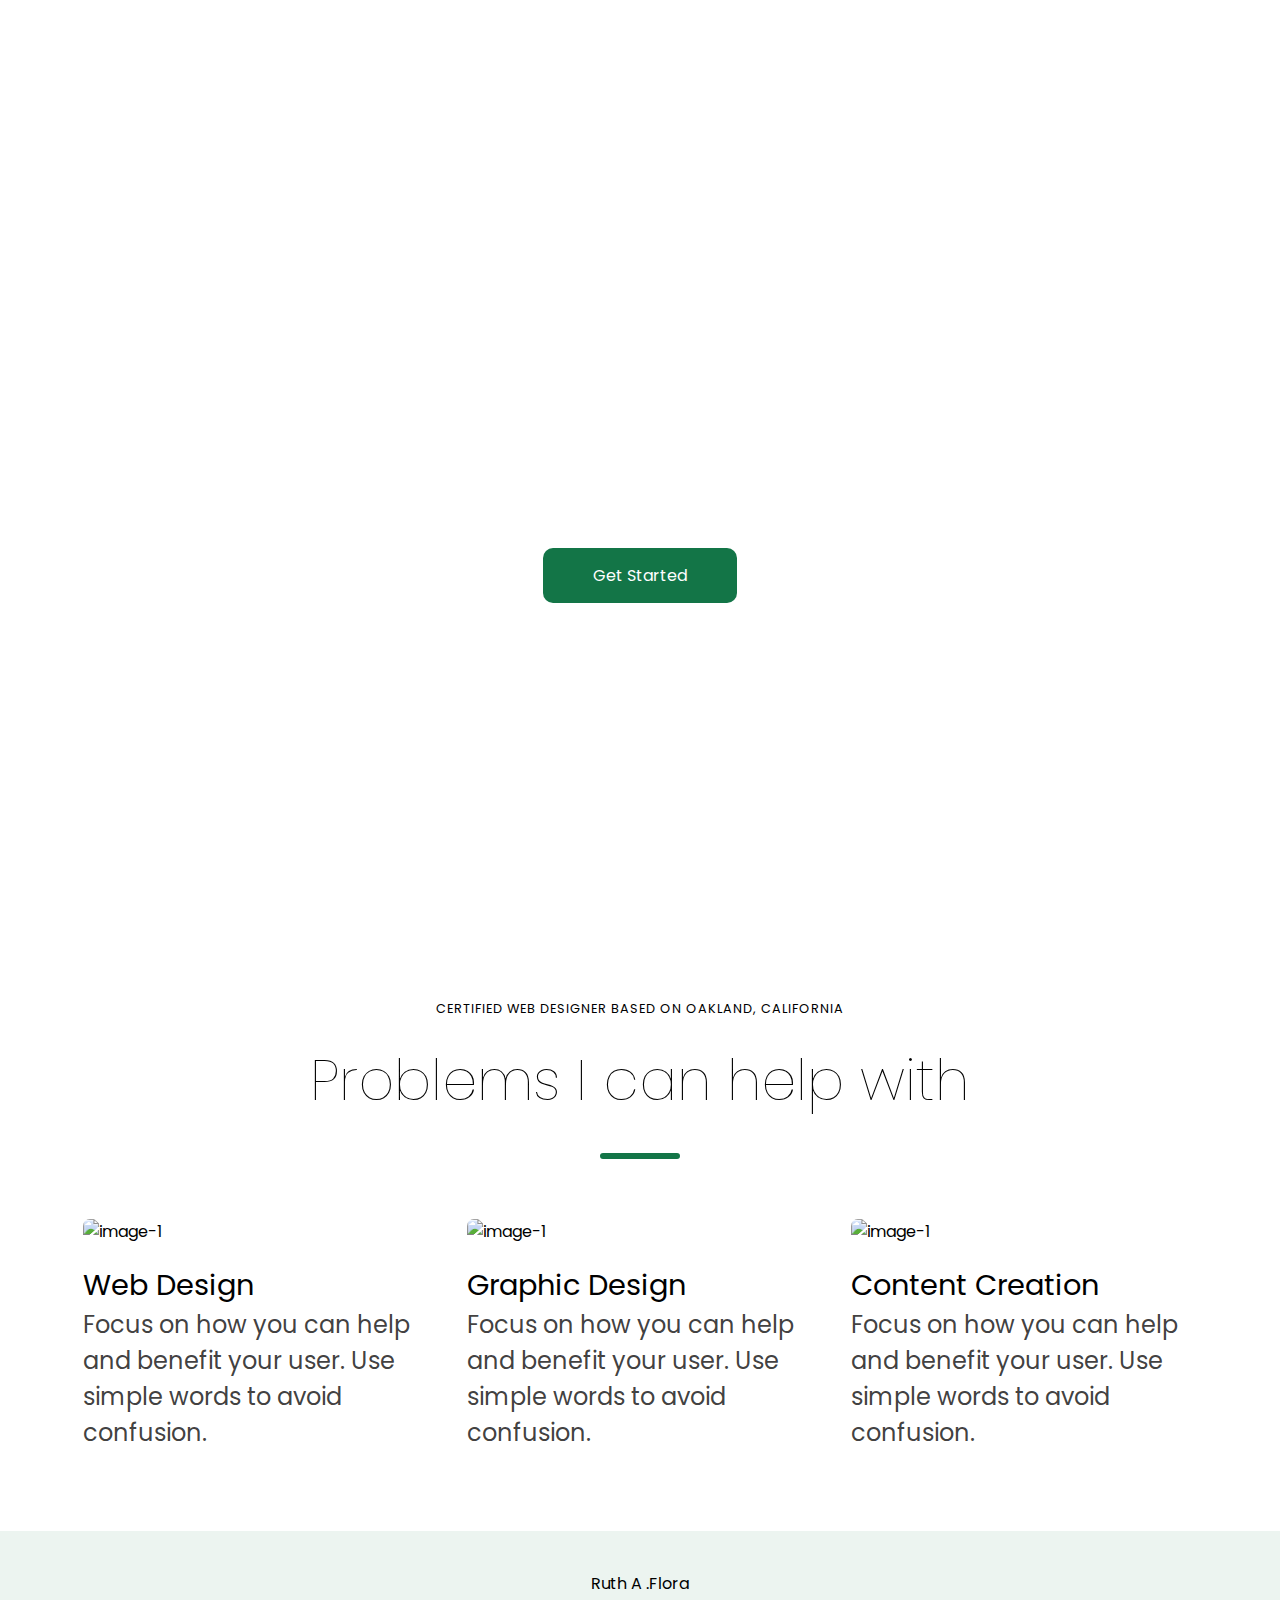
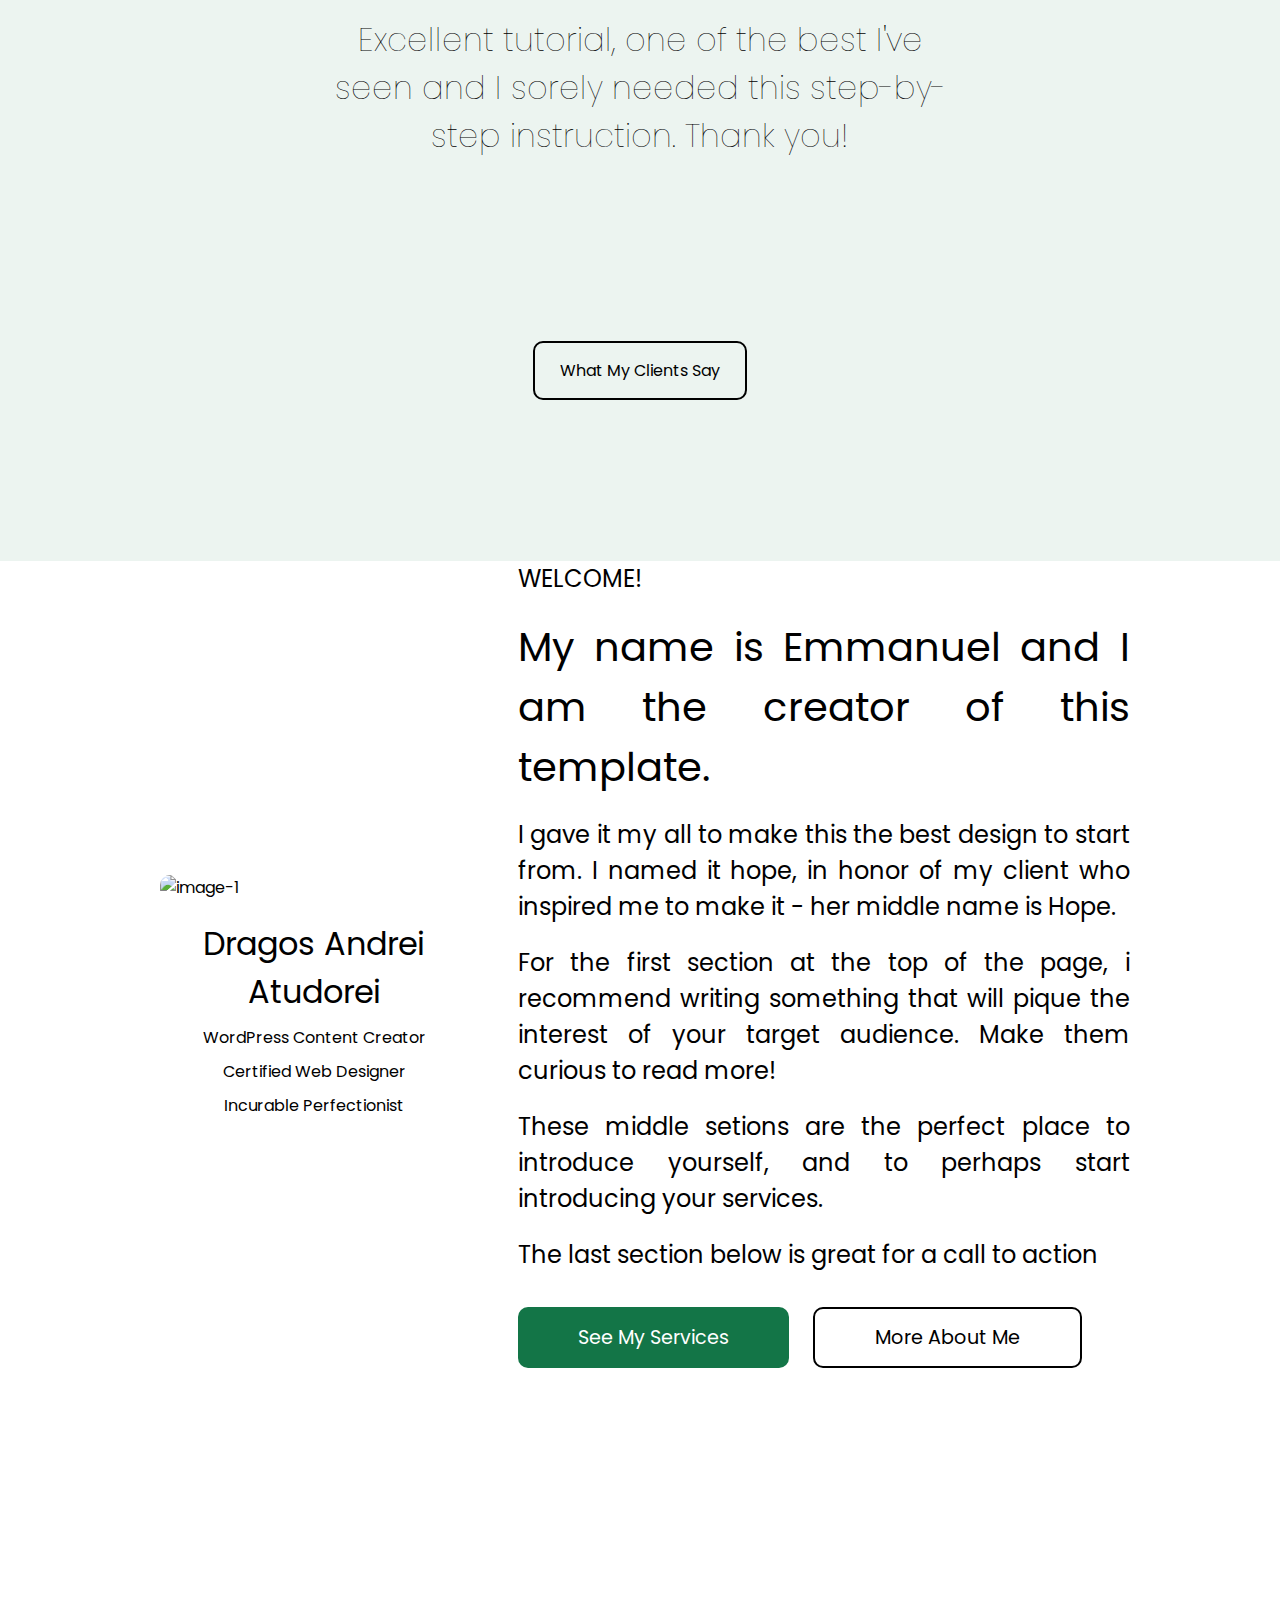
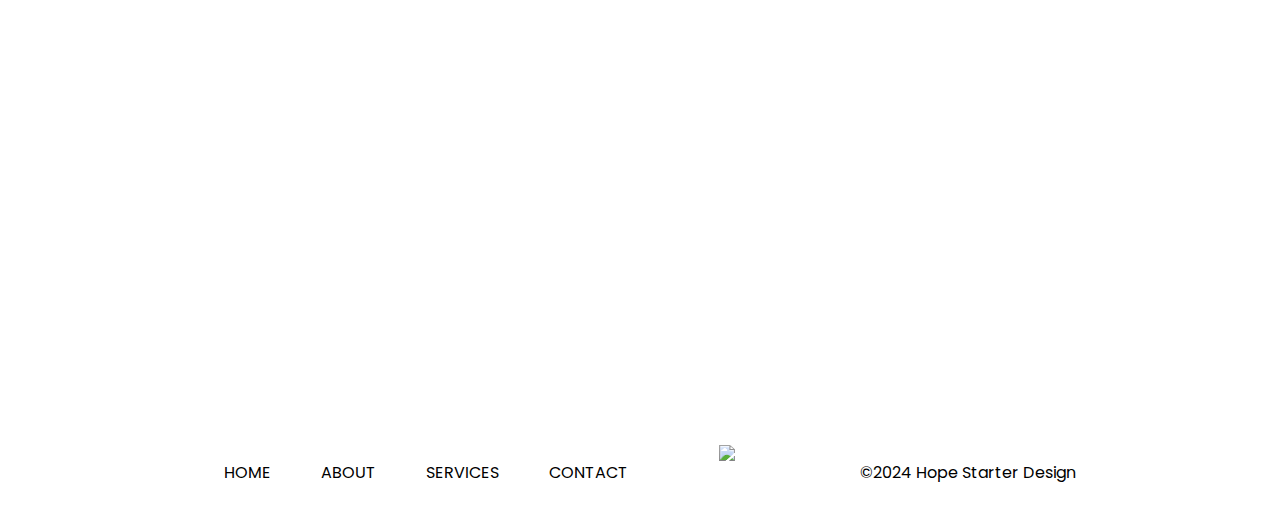
==== index.html @ c3f35733 "Update and rename clone.html to index.html" ====
<!DOCTYPE html>
<html lang="en">
<head>
    <meta charset="UTF-8">
    <meta name="viewport" content="width=device-width, initial-scale=1.0">
    <link rel="preconnect" href="https://fonts.googleapis.com">
    <link rel="preconnect" href="https://fonts.gstatic.com" crossorigin>
    <link href="https://fonts.googleapis.com/css2?family=Poppins&display=swap" rel="stylesheet">
    <title>Clone</title>
    <link rel="stylesheet" href="clone.css">
    <link rel="stylesheet" href="about.css">
    <style>
        @import url('https://fonts.googleapis.com/css2?family=Poppins&display=swap');
        </style>
</head>
<body>
    <!-- remember to add background image  -->
    <header>
        
        <nav>
            <img src="asset/logo-white-1-60x600.png" alt="">
            <ul>
                <li><a href="index.html">HOME</a></li>
                <li><a href="about.html">ABOUT</a></li>
                <li><a href="services.html">SERVICES</a></li>
                <li><a href="contact.html">CONTACT</a></li>
                <li><a href="#" class="btc">080-81-792-100</a></li>
            </ul>
        </nav>
    </header>
    <section class="hero">
        <h1>Once you choose hope, anything is possible...</h1>
        <a href="#" class="btn">Get Started</a>
    </section>
    <section class="pics">
        <div class="div-2">
            <p>CERTIFIED WEB DESIGNER BASED ON OAKLAND, CALIFORNIA</p>
            <h1>Problems I can help with</h1><hr>
        </div>
        <div class="spread">
            <div class="div-1">
                <img src="asset/IMG_7425.JPG" alt="image-1">
                <p><span>Web Design</span></p>
                <p>Focus on how you can help and benefit your user. Use simple words to avoid confusion.</p>
            </div>
            <div class="div-1">
                <img src="asset/IMG_7424.JPG" alt="image-1">
                <p><span>Graphic Design</span></p>
                <p>Focus on how you can help and benefit your user. Use simple words to avoid confusion.</p>
            </div>
            <div class="div-1">
                <img src="asset/IMG_7423.JPG" alt="image-1">
                <p><span>Content Creation</span></p>
                <p>Focus on how you can help and benefit your user. Use simple words to avoid confusion.</p>
            </div>
        </div>
    </section>
    <section class="ratings">
        <figure>
            <img src="asset/IMG_7427.JPG" alt="">
            <figcaption>Ruth A .Flora</figcaption>
        </figure>
        <h3>Excellent tutorial, one of the best I've seen and I sorely needed this step-by-step instruction. Thank you!</h3>
        <a href="#" class="buttons-2">What My Clients Say</a>
    </section>
    <section class="pics">
        <div class="divine">
            <div class="oppai">
                <img src="asset/IMG_7428.JPG" alt="image-1">
                <p><span>Dragos Andrei Atudorei</span></p>
                <p>WordPress Content Creator</p>
                <p>Certified Web Designer</p>
                <p>Incurable Perfectionist</p>
            </div>
            <div class="oppai-1">
                <p>WELCOME!</p>
                <p><span>My name is Emmanuel and I am the creator of this template.</span></p>
                <p>I gave it my all to make this the best design to start from. <b>I named it hope</b>, in honor of my client who inspired me to make it - her middle name is Hope.</p>
                <p>For the first section at the top of the page, i recommend writing something that will <b>pique the interest</b> of your target audience. Make them curious to read more!</p>
                <p>These middle setions are the perfect place to introduce yourself, and to perhaps start introducing <b>your services.</b></p>
                <p>The last section below is great for a call to action</p>
                <a href="#" class="btn-5">See My Services</a>
                <a href="#" class="btn-1">More About Me</a>
            </div>
        </div>
    </section>
    <section class="hero-3">
        <h1>Insert a call to action</h1>
        <p>Think of what you want your visitor to do next. Maybe they should contact you?</p>
        <a href="#" class="btn-1-1">Get In Touch</a>
    </section>
    <footer>
        <div class="mi">
        <a href="clone.html">HOME</a>
        <a href="about.html">ABOUT</a>
        <a href="services.html">SERVICES</a>
        <a href="contact.html">CONTACT</a>
        </div>
        <img src="asset/logo-black-1.png" alt="logo" width="50px" >
        <p>&#169;2024 Hope Starter Design</p>
        <!-- </div> -->
    </footer>
</body>
</html>
---- clone.css ----
*{
    margin: 0;
    padding: 0;
    box-sizing: border-box;
    /* font-family: 'Franklin Gothic Medium', 'Arial Narrow', Arial, sans-serif; */
    border: none;
    outline: none;
    scroll-behavior: smooth;
    /* font-family: 'Poppins', sans-serif; */
}
.poppins-regular,* {
    font-family: "Poppins", sans-serif;
    font-weight: 400;
    font-style: normal;
}
  
  
/* header{
    position: absolute;
    left: 0;
    right: 0;
    width: 100%;
    height: 120px;
    display: flex;
    justify-content: space-between;
    /* padding: 20px 80px 20px 20px; top right bottom: left */
    /* margin: auto; */
/* } */
/* header img{
    position: relative;
    background-color: transparent;
    /* opacity: 0.9; */
    /* margin-left: 100px; */
/* }
nav > ul{
    display: flex;
    list-style-type: none;
    margin: auto;
    margin-top: 30px;
 }
 nav > ul > li > a{ */
    /* padding: 0px 30px 0px 0px; */
    /* margin-left: 40px;
    text-decoration: none;
    color: white;
    font-size: 1rem;
}   */
.btc{
    border: 2px solid white;
    padding: 15px 25px;    
    justify-content: center;
    /* margin-top: -20%; */
    color: white;
    background-color: transparent;
    text-decoration: none;
    border-radius: 10px;
}
.btc:hover{
    padding: 17px 25px;    
    /* justify-content: center; */
    /* margin-top: -20%; */
    color: white;
    background-color: #0f683e;
    /* text-decoration: none; */
    border-radius: 10px;
    border: 2px solid transparent;
}
.hero::before{
    content: '';
    background-image: url(asset/1-home.jpg);
    background-position: center;
    background-repeat: no-repeat;
    background-size: cover;
    background-attachment: scroll;
    top: 0;
    right: 0;
    bottom: 0;
    left: 0;
    z-index: -1;
    position: absolute;
    
}
.hero{
    height: 100vh;
   
    text-align: center;
    display: flex;
    flex-wrap: wrap;
    flex-direction: column;
    /* justify-content: center; */
    margin-bottom: 40px;
    margin: auto;
}
.hero h1, section a{
    margin: auto;
    background-color: rgba(240, 255, 255, 0);
}
.hero a{
    margin: auto;
    background-color: rgba(240, 255, 255, 0);
}
.hero h1{
    font-size: 4rem;
    /* text-transform: capitalize; */
    color: white;
    width: 60%;
    padding-bottom: 20px;
}
.hero p{
    font-size: 1rem;
    margin-left: 30px;
    margin-right: 30px;
    color: white;
    padding-top: 50px;
}
.hero a{
    /* border: 2px solid black; */
    padding: 15px 50px;    
    justify-content: center;
    margin-top: -20%;
    color: white;
    background-color: #137547;
    text-decoration: none;
    border-radius: 10px;
    font-size: 1rem;
    /* border: 3px solid black; */
}
.hero a:hover{
    background-color: #0f683e;
}

.div-2{
    text-align: center;
    width: 70%;
    margin:auto;
}
.div-2 h1{
    font-size: 3.5rem;
    font-weight: 100;
    margin-bottom: 30px;
}
.div-2 p{
    font-size: 0.8rem;
    padding-bottom: 20px;
    margin-top: 100px;
    letter-spacing: 1px;
}
hr{
    width: 10%;
    border: 3px solid #137547;
    margin: auto;
    border-radius: 10px;
    margin-bottom: 60px;
}
.div-1{
    width: 30%;
    margin: auto;
    /* height: 80vh; */
    padding-bottom: 40px;
    margin-bottom: 40px;
}
.div-1 img{
    width: 100%;
    height: 55vh;
    border-radius: 7px;
    margin-bottom: 20px;
}
.div-1 span{
    font-size: larger;
    color: black;
}
.div-1 p{
    font-size: 1.5rem;
    color: rgba(61, 60, 60, 0.979);
    line-height: 1.5;
}
.spread{
    display: flex;
    flex-direction: row;
}
.pics{
    margin-bottom: 30px;
    /* margin: auto; */
    width: 90%;
    margin: auto;
    /* height: 100vh; */
}
.pics-2{
    /* margin-bottom: 30px; */
    /* background-color: rgba(127, 255, 212, 0.209); */
    background-color: #13754715;
    text-align: center;
    /* line-height: 2; */
    width: 100%;
    /* margin: auto; */
    margin-bottom: 10px;
    height: 60vh;
    /* display: inline-block; */
}
.no{
    width: 100%;
    margin: auto;
    /* padding-bottom: 40px; */
}
.no img{
    border-radius: 50%;
    /* height: 200px; */
    /* width: 200px; */
    width: 5%;
    margin-top: 70px;
}
.no p{
    width: 40%;
    margin: auto;
    padding-bottom: 50px;
    font-size: 1.8rem;
    font-weight: 100;
    line-height: 1.5;
}
.no a{
    border: 2px solid black;
    padding: 15px 60px;
    border-radius: 10px;
    text-decoration: none;
    color: black;
    font-size: larger;
    letter-spacing:2px;
}
.no a:hover{
    padding: 17px 60px;
    border-radius: 10px;
    text-decoration: none;
    color: white;
    font-size: larger;
    letter-spacing:2px;
    background-color: #137547;
    border: 2px solid transparent;
}
/* figure{
    width: 100%;
    margin: auto;
}
figure figcaption{
    font-size: 1.5rem; */
    /* width: 100%;
    margin-bottom: 30px;
    letter-spacing: 2px; */
/* } */
.divine{
    width: 85%;
    margin: auto;
    /* height: 80vh; */
    padding-bottom: 40px;
    align-items: center;
    display: flex;
    /* justify-content: center; */
}
.divine img{
    width: 100%;
    height: 75vh;
    border-radius: 10px;
    margin-bottom: 20px;
    margin-top: 90px;
    /* margin: auto; */
}
.divine span{
    font-size: 3rem;
}
.divine p{
    font-size: 1.8rem;
    text-align: justify;
    line-height: 1.5;
    margin-bottom: 10px;
}
.oppai{
    /* margin: auto; */
    margin-right: 40px;
    width: 100%;
    /* width: 100%; */
    /* flex-basis: 50%; */
    /* text-align: justify; */
    padding: 10px;
    flex-wrap: wrap;
    /* justify-content: center; */
    /* align-items: first baseline; */
}
.oppai span{
    display: flex;
    font-size: 2rem;
    text-align: center;
    justify-content: center;
}
.oppai p{
    display: flex;
    justify-content: center;
    font-size: 1rem;
}
.oppai img{
    width: 100%;
    height: 36rem;
}
.oppai-1 >p > span{
    text-align: center;
    font-size: 2.5rem;
}
.oppai-1 p{
    font-size: 1.5rem;
    margin-bottom: 20px;
    text-align: justify;
}
.btn-5{
    /* border: 2px solid black; */
    padding: 17px 60px;
    border-radius: 10px;
    text-decoration: none;
    color: white;
    background-color: #137547;
    font-size: larger;
    margin-right: 20px;
}
.btn-5:hover{
    background-color: #0f683e;
    border-radius: 10px;
    text-decoration: none;
    color: white;
    font-size: larger;
    padding: 17px 60px;
}
.btn-1{
    border: 2px solid black;
    padding: 15px 60px;
    border-radius: 10px;
    text-decoration: none;
    color: black;
    font-size: larger;
}
.btn-1:hover{
    padding: 17px 60px;
    border-radius: 10px;
    text-decoration: none;
    color: white;
    background-color: #0f683e;

}
.divine p:nth-child(6){
    padding-bottom: 30px;
}
.btn-1-1{
    border: 2px solid white;
    padding: 20px 50px;
    border-radius: 10px;
    text-decoration: none;
    color: white;
    font-size: 1rem;
    margin-top: -5%;
}
.btn-1-1:hover{
    color: white;
    background-color: #137547;
    border: transparent;
}
footer{
    display: flex;
    flex-direction: row;
    text-align: left;
    justify-content:baseline;
    color: white;
    padding: 10px 30px 35px 0px;
    margin: auto;
    
}
footer a{
    display: flex;
    text-decoration: none;
    color: black;
    margin: auto;
    float: left;
    margin-left: 50px;
}
footer img{
    margin:auto;
    text-align: center;
    margin-top: -15px;
}
footer p{
    margin: auto;
    color: black;
}
.mi{
    display: flex;
    margin: auto;
}
.hero-3{
    height: 62vh;
    background-image: url(asset/7-home.jpg);
    background-position: center;
    background-repeat: no-repeat;
    background-size: cover;
    background-attachment: scroll;
    text-align: center;
    display: flex;
    flex-wrap: wrap;
    flex-direction: column;
    margin-bottom: 40px;

}
.hero-3 h1{
    margin: auto;
    background-color: rgba(240, 255, 255, 0);
}
.hero-3 h1{
    font-size: 4rem;
    /* text-transform: capitalize; */
    color: white;
    font-weight: 100;
}
.hero-3 p{
    font-size: 1.8rem;
    font-weight: 100;
    /* margin-left: 30px;
    margin-right: 30px; */
    color: white;
    width: 40%;
    text-align: center;
    margin: auto;
    margin-top: -5%;
    line-height: 1.5;
}

.ratings{
    display: flex;
    align-items: center;
    justify-content: center;
    margin: auto;
    flex-direction: column;
    background-color: #13754715;
    width: 100%;
    /* height: 70vh; */
}
figure img{
    display: flex;
    width: 50%;
    border-radius: 50%;
    align-items: start;
    justify-content: start;
    margin: auto;
    padding-top: 30px;
}
figcaption{
    margin: auto;
    display: flex;
    align-items: center;
    justify-content: center;
    padding-top: 10px;
}
.ratings h3{
    font-size: 2rem;
    font-weight: 100;
    width: 50%;
    text-align: center;
    /* margin-bottom: 20px; */
}
.buttons-2{
    padding: 15px 25px;
    border: 2px solid black;
    border-radius: 10px;
    color: black;
    text-decoration: none;
}
.buttons-2:hover{
    padding: 17px 25px;
    border-radius: 10px;
    color: white;
    background-color: #0f683e;
    text-decoration: none;
    border: 0px solid transparent;
}

/* about page header */
---- about.css ----
*{
    margin: 0;
    padding: 0;
    box-sizing: border-box;
}
header{
    width: 100%;
    position: absolute;
    left: 0;
    right: 0;
    display: flex;
    justify-content: space-between;
    z-index: 1;
}
nav{
    display: flex;
    justify-content: space-between;
    align-items: center;
    height: 130px;
    width: 86%;
    margin: auto;
}
nav > ul{
    display: flex;
    list-style-type: none;
    width: 50%;
    justify-content: space-evenly;
    align-items: center;
    position: relative;
}
nav > ul > li> a{
    display: flex;
    text-decoration: none;
    color: white;
    font-size: 1rem;
}
.buttons{
    padding: 15px 25px;
    border: 2px solid white;
    border-radius: 10px;
    color: white;
    text-decoration: none;
    /* position: relative; */
}
.buttons:hover{
    padding: 17px 25px;
    border-radius: 10px;
    color: white;
    background-color: #0f683e;
    text-decoration: none;
    border: 0px solid transparent;
}
.hero-about{
    height: 50vh;
    width: 100%;
    position: relative;
    display: flex;
    justify-content: center;
    align-items: center;
    margin-bottom: 100px;
}
.hero-text h1{
    font-size: 5rem;
    color: white;
    text-align: center;
}
.hero-about::before{
    content: '';
    position: absolute;
    top: 0;
    right: 0;
    bottom: 0;
    left: 0;
    background-image: url(asset/1-about.jpg);
    background-size: cover;
    background-position: center;
    background-attachment:scroll;
    background-blend-mode: darken;
    background-repeat: no-repeat;
    z-index: -1;
}
.message-container{
    display: flex;
    justify-content: center;
    align-items: center;
    width: 100%;
    margin-bottom: 70px;
}
.card{
    display: flex;
    justify-content: center;
    align-items: center;
    width: 80%;
}
.image{
    width: 35%; 
    display: flex; 
    justify-content: center;
    align-items: center;
    margin: auto;
}
.image img{
    width: 100%;
    height: 550px;
    border-radius: 10px;
}
.texts{
    text-align: center;
    width: 50%
}
.texts h2{
    font-size: 2.5rem;
    font-weight: 100;
    letter-spacing: 1px;
    margin-bottom: 30px;
    text-align: justify;
}
.texts p{
    font-size: 1.5rem;
    margin-bottom: 20px;
    font-weight: 100;
    text-align: justify;
}
.section-full{
    margin-top: 30px;
    width: 70%;
    margin: auto;
    text-align: center;
    margin-bottom: 100px;
}
.section-full h1{
    font-size: 3rem;
    font-weight: 200;
}
.message-container-2{
    display: flex;
    justify-content: center;
    align-items: center;
    width: 100%;
    margin-bottom: 70px;
}
.ratings{
    display: flex;
    align-items: center;
    justify-content: center;
    margin: auto;
    flex-direction: column;
    background-color: #13754715;
    width: 100%;
    height: 70vh;
}
figure img{
    display: flex;
    width: 50%;
    border-radius: 50%;
    align-items: start;
    justify-content: start;
    margin: auto;
}
figcaption{
    margin: auto;
    display: flex;
    align-items: center;
    justify-content: center;
    margin-bottom: 20px;
}
.ratings h3{
    font-size: 2rem;
    font-weight: 100;
    width: 50%;
    text-align: center;
    margin-bottom: 20px;
}
.buttons-2{
    padding: 15px 25px;
    border: 2px solid black;
    border-radius: 10px;
    color: black;
    text-decoration: none;
}
.buttons-2:hover{
    padding: 17px 25px;
    border-radius: 10px;
    color: white;
    background-color: #0f683e;
    text-decoration: none;
    border: 0px solid transparent;
}
footer{
    display: flex;
    justify-content: space-between;
    align-items: center;
    height: 20px;
    width: 80%;
    margin: auto;
    position: absolute;
    left: 0;
    right: 0;
    padding-top: 70px;
    padding-bottom: 70px;
}
footer > ul{
    display: flex;
    list-style-type: none;
    width: 50%;
    justify-content: space-evenly;
    align-items: center;
    position: relative;
}
footer > ul > li > a{
    text-decoration: none;
    width: auto;
    display: flex;
    color: black;
}

/* services css */
.hero-abouts{
    height: 50vh;
    width: 100%;
    position: relative;
    display: flex;
    justify-content: center;
    align-items: center;
    margin-bottom: 100px;
}
.hero-texts h1{
    font-size: 5rem;
    color: white;
    text-align: center;
}
.hero-abouts::before{
    content: '';
    position: absolute;
    top: 0;
    right: 0;
    bottom: 0;
    left: 0;
    background-image: url(asset/1-services.jpg);
    background-size: cover;
    background-position: center;
    background-attachment:scroll;
    background-blend-mode: darken;
    background-repeat: no-repeat;
    z-index: -1;
}
.message-containers{
    display: flex;
    justify-content: center;
    align-items: center;
    width: 100%;
    margin-bottom: 50px;
}
.cards{
    display: flex;
    justify-content:center;
    align-items: center;
    width: 85%;
}
.textss{
    text-align: center;
    width: 40%;
    margin: auto;
    margin-right: 100px;
    
}
.textss h2{
    font-size: 2.5rem;
    font-weight: 100;
    letter-spacing: 1px;
    margin-bottom: 10px;
    margin-top: 10px;
    text-align: left;
}
.textss p{
    font-size: 1.5rem;
    margin-bottom: 20px;
    font-weight: 100;
    text-align: justify;
}
.textss p:nth-child(1){
    font-size: 1rem;
    color: gray;
}
.quote{
    padding: 17px 55px;
    text-decoration: none;
    float: left;
    border-radius: 10px;
    background-color: #0f683e;
    color: white;
}
.quote:hover{
    padding: 17px 55px;
    text-decoration: none;
    float: left;
    border-radius: 10px;
    background-color: #0d5d38;
}
.buttons-3{
    padding: 15px 45px;
    border: 2px solid white;
    border-radius: 10px;
    color: white;
    text-decoration: none;
}
.buttons-3:hover{
    padding: 17px 45px;
    border-radius: 10px;
    color: white;
    background-color: #0f683e;
    text-decoration: none;
    border: 0px solid transparent;
}
.ratings-2{
    height: 62vh;
    background-image: url(asset/7-home.jpg);
    background-position: center;
    background-repeat: no-repeat;
    background-size: cover;
    background-attachment: scroll;
    text-align: center;
    display: flex;
    flex-wrap: wrap;
    flex-direction: column;
    margin-bottom: 40px;
    display: flex;
    align-items: center;
    justify-content: center;
    margin: auto;
    flex-direction: column;
    width: 100%;
    height: 70vh;
}
.ratings-2 h3{
    font-size: 2rem;
    font-weight: 100;
    width: 50%;
    text-align: center;
    margin-bottom: 20px;
}
.ratings-2 h2{
    font-size: 3rem;
    font-weight: 100;
    width: 50%;
    text-align: center;
    margin-bottom: 20px;
}

/* contact css */
.hero-aboutss{
    height: 50vh;
    width: 100%;
    position: relative;
    display: flex;
    justify-content: center;
    align-items: center;
    margin-bottom: 100px;
}
.hero-textss h1{
    font-size: 5rem;
    color: white;
    text-align: center;
}
.hero-aboutss::before{
    content: '';
    position: absolute;
    top: 0;
    right: 0;
    bottom: 0;
    left: 0;
    background-image: url(asset/1-contact.jpg);
    background-size: cover;
    background-position: center;
    background-attachment:scroll;
    background-blend-mode: darken;
    background-repeat: no-repeat;
    z-index: -1;
}
.form-1{
    display: flex;
    align-items: start;
    justify-content: center;
    width: 50%;
    flex-direction: column;
    margin: auto;
    /* float: left; */
    /* margin: auto; */
}
.form-1 h1{
    font-size: 3rem;
    width: 100%;
    text-align: center;
    font-weight: 100;
    margin-bottom: 50px;
    
}
.form{
    display: flex;
    width: 100%;
    justify-content: center;
    align-items: center;
    flex-direction: column;
    margin: auto;
}
.form input{
    display: flex;
    justify-content: center;
    align-items: center;
    margin-bottom: 30px;
    height: 70px;
    width: 100%;
    font-size: 2rem;
}
.form input:nth-child(4){
    display: flex;
    justify-content: center;
    align-items: center;
    height: 250px;
}
.form > input::placeholder{
    text-align: left;
    justify-content:center;
    align-items: center;
    display: flex;
    font-size: 2rem;
    padding-left: 10px;
}
.submit{
    display: flex;
    justify-self: left;
    align-items: start;
    padding: 17px 55px;
    text-decoration: none;
    float: left;
    border-radius: 10px;
    background-color: #0f683e;
    color: white;
    font-size: 1.2rem;
    float: left;
    margin-bottom: 70px;
}
.submit:hover{
    padding: 17px 55px;
    text-decoration: none;
    float: left;
    border-radius: 10px;
    background-color: #0d5d38;
    float: left;
}
.message-container-3{
    display: flex;
    flex-direction: column;
    justify-content: center;
    align-items: center;
    width: 100%;
    margin-bottom: 70px;
    background-color: #1a9e6010;
    height: 80vh;
}
.message-container-3 h1{
    display: flex;
    justify-content: center;
    align-items: flex-end;
    font-size: 4rem;
    font-weight: 100;
    /* padding-bottom: 30px; */
    /* padding-top: 10px; */
    margin-bottom: 50px;
    /* height: 40px; */

}
.card-1{
    display: flex;
    justify-content: center;
    align-items: center;
    width: 80%;
}
.image-2{
    width: 35%; 
    display: flex; 
    flex-direction: column;
    justify-content: center;
    align-items: center;
    margin: auto;
    text-align: left;
    float: left;
}
.image-2 h2{
    font-size: 1.3rem;
    margin-bottom: 30px;
    text-align: left;
    float: left;
}
.image-2 p{
    font-size: 1rem;
    margin-bottom: 10px;
    text-align: left;
    float: left;
}
.texts-2{
    text-align: center;
    width: 50%
}
.texts-2 p{
    font-size: 1.5rem;
    margin-bottom: 20px;
    font-weight: 100;
    text-align: justify;
}
.footer1{
    display: flex;
    justify-content: space-between;
    align-items: center;
    height: 20px;
    width: 80%;
    margin: auto;
    position: absolute;
    left: 0;
    right: 0;
    padding-bottom: 50px;
    font-size: 1.2rem;
}
.footer1 > ul{
    display: flex;
    list-style-type: none;
    width: 50%;
    justify-content: space-evenly;
    align-items: center;
    position: relative;
}
.footer1 > ul > li > a{
    text-decoration: none;
    width: auto;
    display: flex;
    color: black;
}
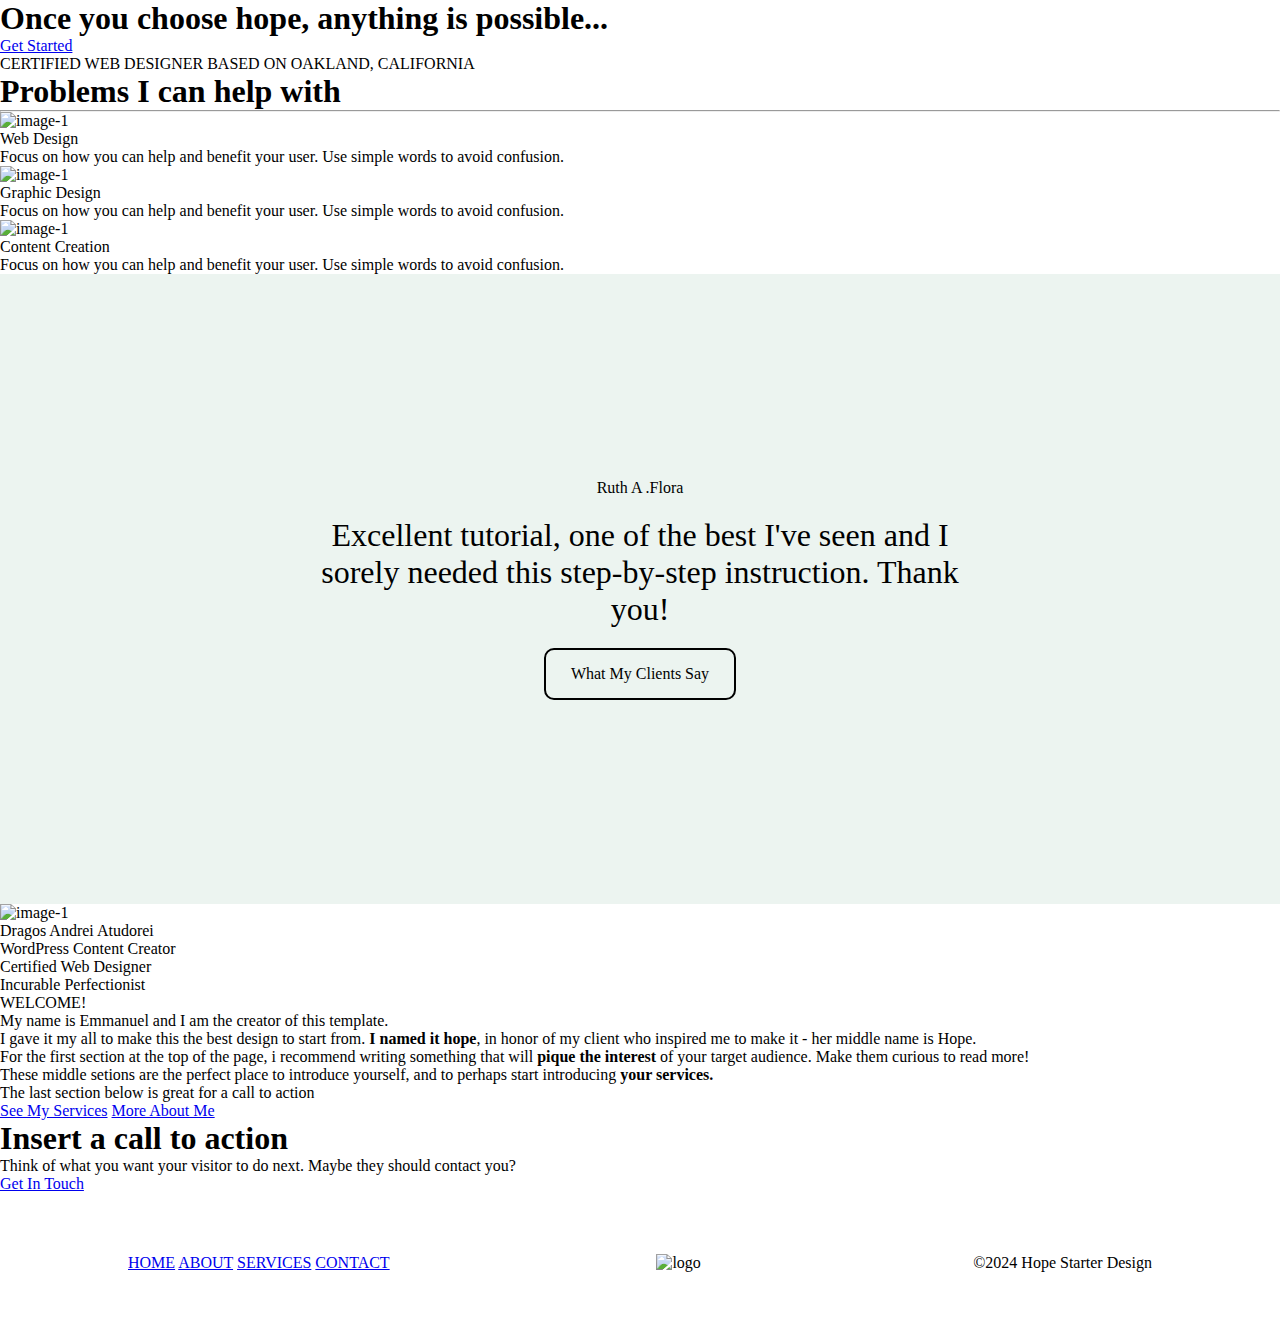
==== commit 4b4be2e5: "Update index.html" ====
--- a/index.html
+++ b/index.html
@@ -7,7 +7,7 @@
     <link rel="preconnect" href="https://fonts.gstatic.com" crossorigin>
     <link href="https://fonts.googleapis.com/css2?family=Poppins&display=swap" rel="stylesheet">
     <title>Clone</title>
-    <link rel="stylesheet" href="clone.css">
+    <link rel="stylesheet" href="index.css">
     <link rel="stylesheet" href="about.css">
     <style>
         @import url('https://fonts.googleapis.com/css2?family=Poppins&display=swap');
@@ -91,7 +91,7 @@
     </section>
     <footer>
         <div class="mi">
-        <a href="clone.html">HOME</a>
+        <a href="index.html">HOME</a>
         <a href="about.html">ABOUT</a>
         <a href="services.html">SERVICES</a>
         <a href="contact.html">CONTACT</a>
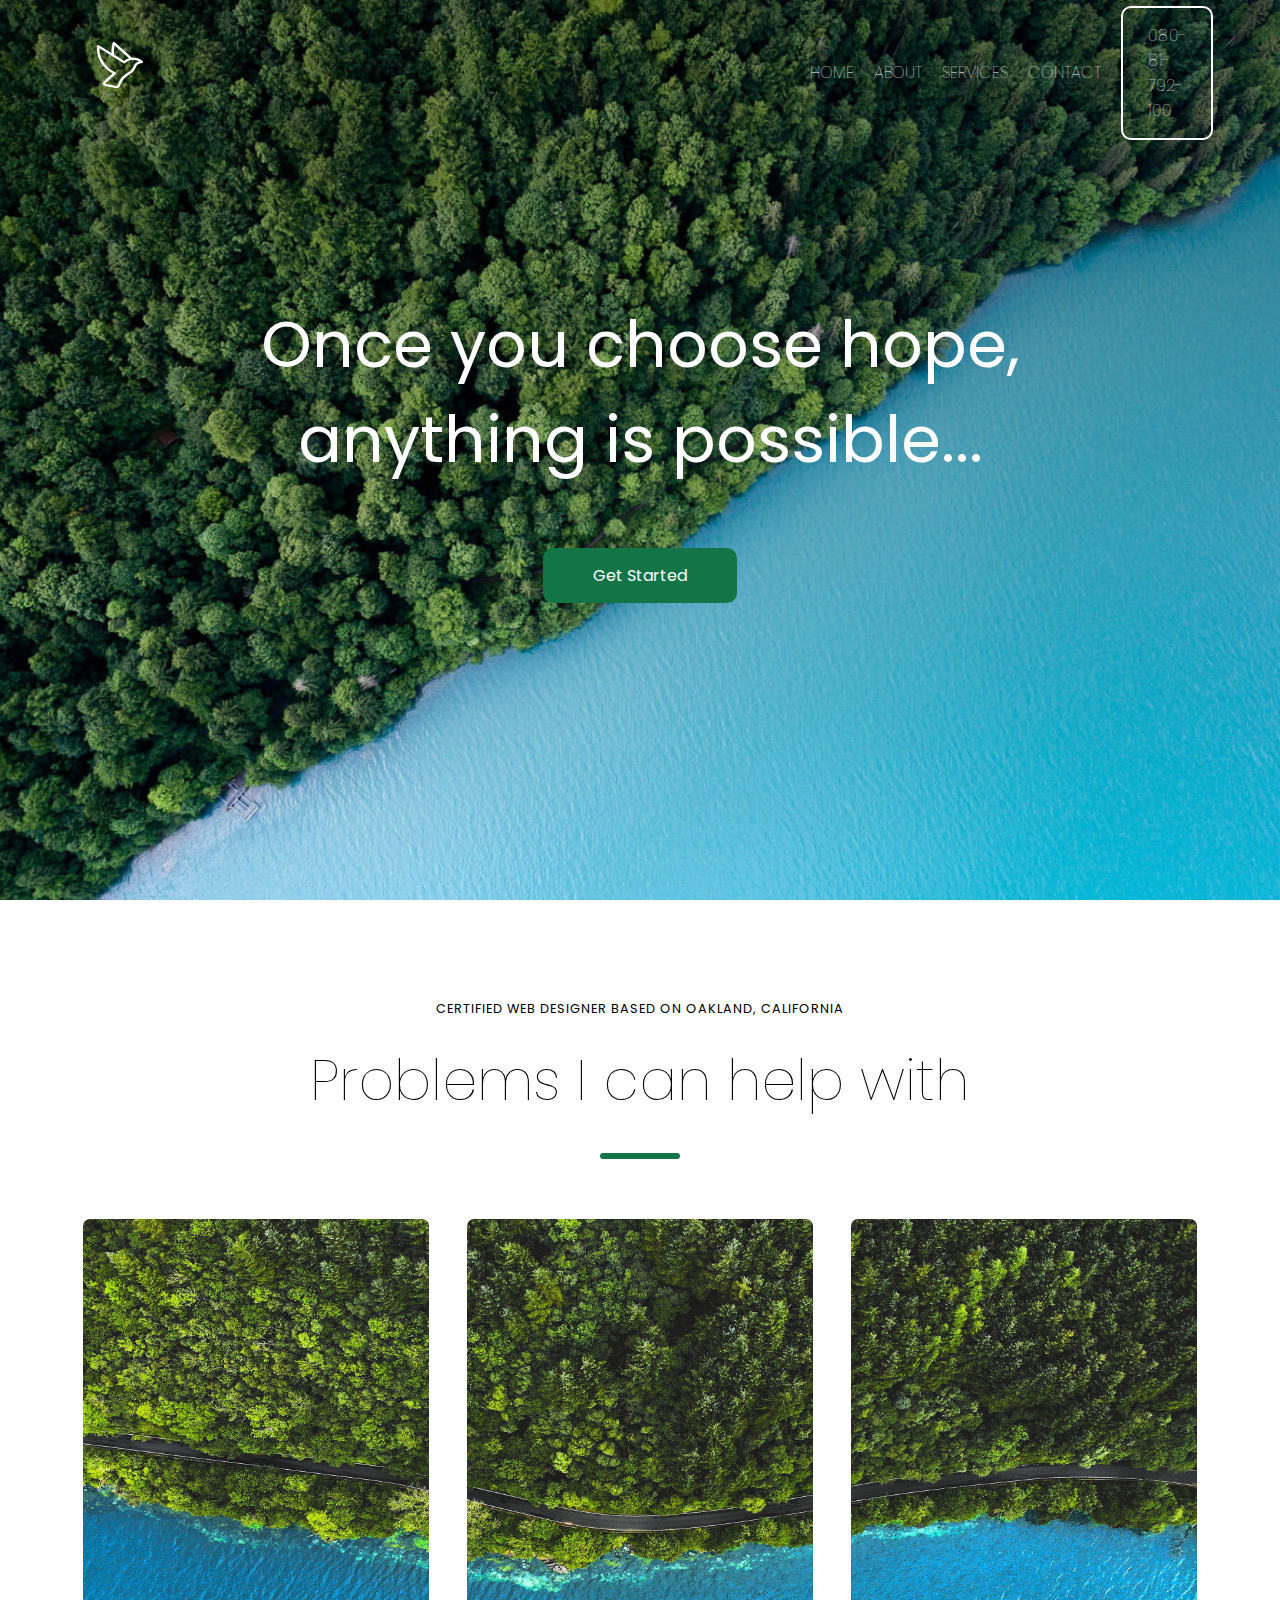
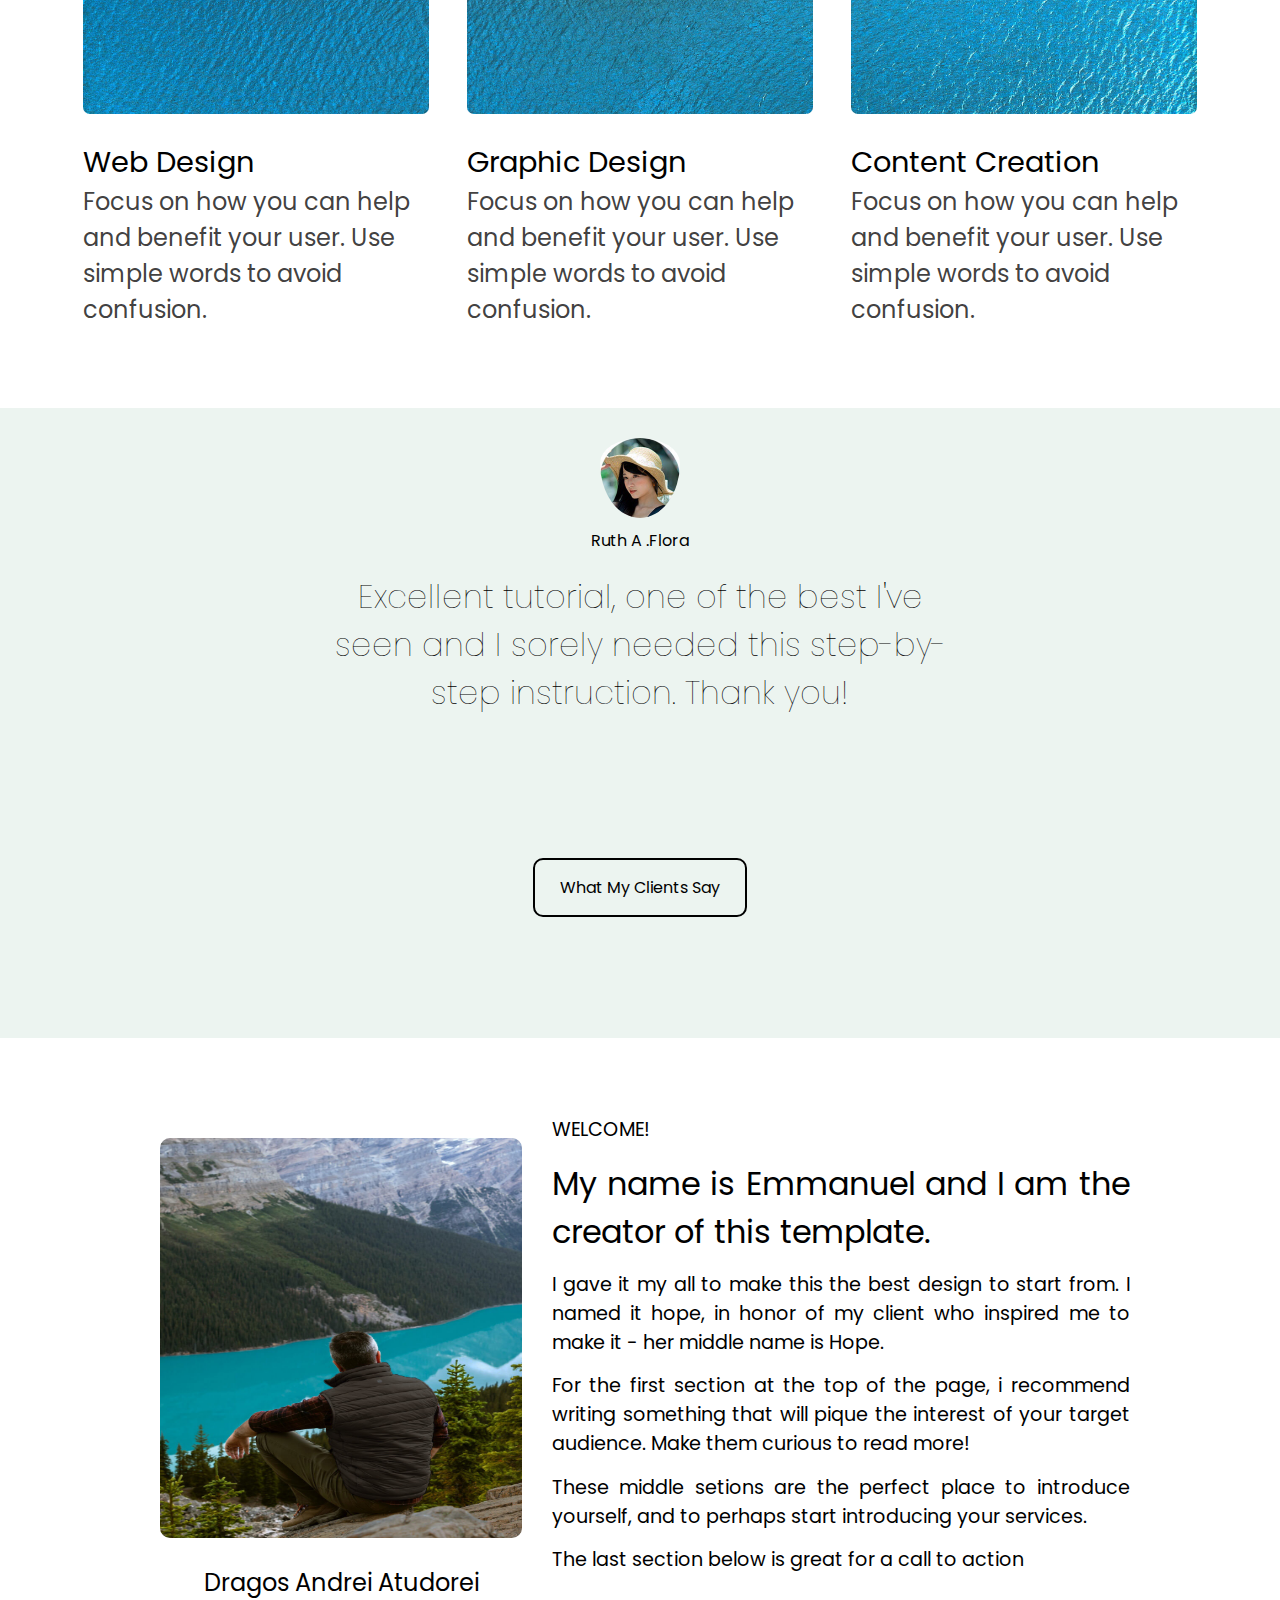
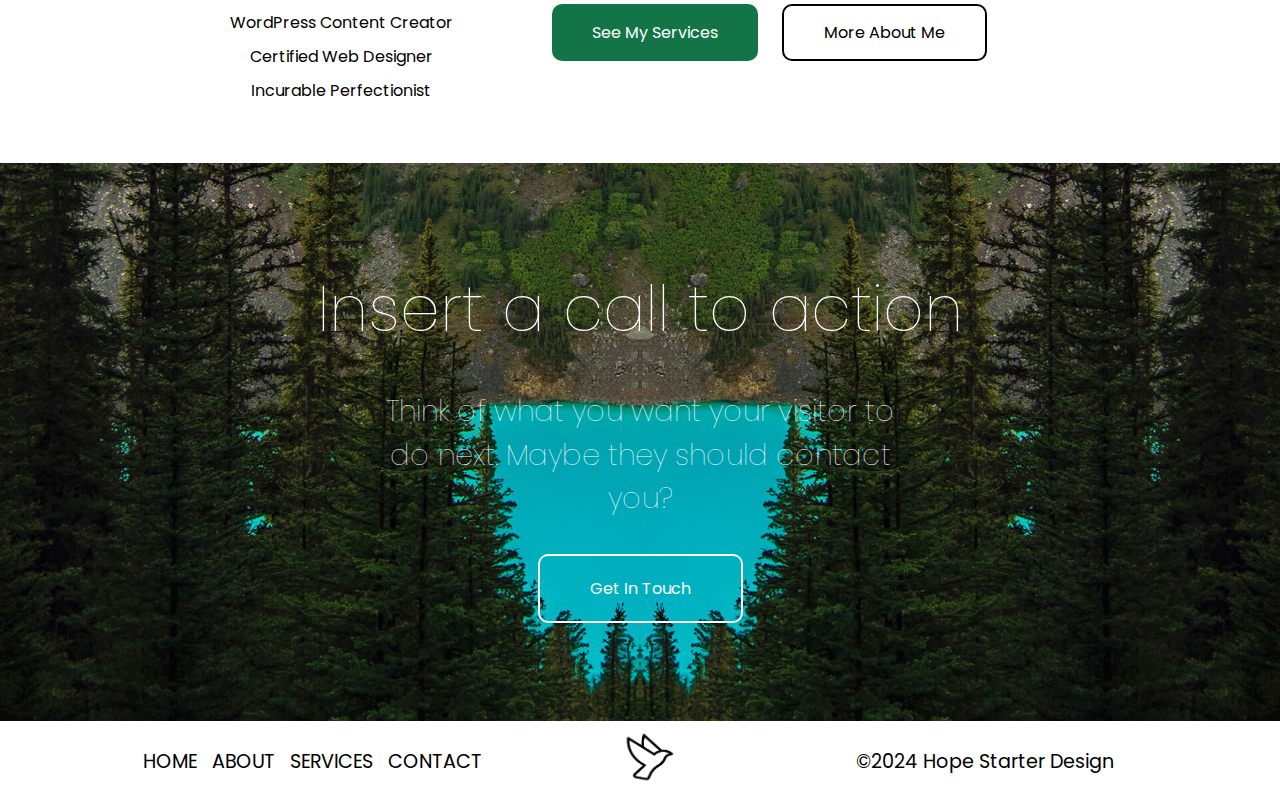
==== commit d7d6cbed: "Add files via upload" ====
--- a/index.html
+++ b/index.html
@@ -11,7 +11,35 @@
     <link rel="stylesheet" href="about.css">
     <style>
         @import url('https://fonts.googleapis.com/css2?family=Poppins&display=swap');
-        </style>
+        .footer1{
+            display: flex;
+            justify-content: space-between;
+            align-items: center;
+            height: 20px;
+            width: 80%;
+            margin: auto;
+            position: absolute;
+            left: 0;
+            right: 0;
+            padding-bottom: 50px;
+            font-size: 1.2rem;
+        }
+        .footer1 > ul{
+            display: flex;
+            list-style-type: none;
+            width: 50%;
+            justify-content: space-evenly;
+            align-items: center;
+            position: relative;
+        }
+        .footer1 > ul > li > a{
+            text-decoration: none;
+            width: auto;
+            display: flex;
+            color: black;
+            margin-left: 15px;
+        }
+    </style>
 </head>
 <body>
     <!-- remember to add background image  -->
@@ -89,7 +117,7 @@
         <p>Think of what you want your visitor to do next. Maybe they should contact you?</p>
         <a href="#" class="btn-1-1">Get In Touch</a>
     </section>
-    <footer>
+    <!-- <footer>
         <div class="mi">
         <a href="index.html">HOME</a>
         <a href="about.html">ABOUT</a>
@@ -98,7 +126,22 @@
         </div>
         <img src="asset/logo-black-1.png" alt="logo" width="50px" >
         <p>&#169;2024 Hope Starter Design</p>
-        <!-- </div> -->
-    </footer>
+         </div> -->
+    <!-- </footer> -->
+    <div class="footer1">
+        <ul>
+            <li><a href="index.html">HOME</a></li>
+            <li><a href="about.html">ABOUT</a></li>
+            <li><a href="services.html">SERVICES</a></li>
+            <li><a href="contact.html">CONTACT</a></li>
+        </ul>
+        <ul>
+            <li><img src="asset/logo-black-1.png" alt="" width="60" height="60"></li>
+        </ul>
+        <ul>
+            <li><p>&#169;2024 Hope Starter Design</p></li>
+        </ul>
+    </div>
+     
 </body>
-</html>
+</html>--- a/index.css
+++ b/index.css
@@ -0,0 +1,490 @@
+*{
+    margin: 0;
+    padding: 0;
+    box-sizing: border-box;
+    /* font-family: 'Franklin Gothic Medium', 'Arial Narrow', Arial, sans-serif; */
+    border: none;
+    outline: none;
+    scroll-behavior: smooth;
+    /* font-family: 'Poppins', sans-serif; */
+}
+.poppins-regular,* {
+    font-family: "Poppins", sans-serif;
+    font-weight: 400;
+    font-style: normal;
+}
+  
+  
+/* header{
+    position: absolute;
+    left: 0;
+    right: 0;
+    width: 100%;
+    height: 120px;
+    display: flex;
+    justify-content: space-between;
+    /* padding: 20px 80px 20px 20px; top right bottom: left */
+    /* margin: auto; */
+/* } */
+/* header img{
+    position: relative;
+    background-color: transparent;
+    /* opacity: 0.9; */
+    /* margin-left: 100px; */
+/* }
+nav > ul{
+    display: flex;
+    list-style-type: none;
+    margin: auto;
+    margin-top: 30px;
+ }
+ nav > ul > li > a{ */
+    /* padding: 0px 30px 0px 0px; */
+    /* margin-left: 40px;
+    text-decoration: none;
+    color: white;
+    font-size: 1rem;
+}   */
+.btc{
+    border: 2px solid white;
+    padding: 15px 25px;    
+    justify-content: center;
+    /* margin-top: -20%; */
+    color: white;
+    background-color: transparent;
+    text-decoration: none;
+    border-radius: 10px;
+}
+.btc:hover{
+    padding: 17px 25px;    
+    /* justify-content: center; */
+    /* margin-top: -20%; */
+    color: white;
+    background-color: #0f683e;
+    /* text-decoration: none; */
+    border-radius: 10px;
+    border: 2px solid transparent;
+}
+.hero::before{
+    content: '';
+    background-image: url(asset/1-home.jpg);
+    background-position: center;
+    background-repeat: no-repeat;
+    background-size: cover;
+    background-attachment: scroll;
+    top: 0;
+    right: 0;
+    bottom: 0;
+    left: 0;
+    z-index: -1;
+    position: absolute;
+    
+}
+.hero{
+    height: 100vh;
+   
+    text-align: center;
+    display: flex;
+    flex-wrap: wrap;
+    flex-direction: column;
+    /* justify-content: center; */
+    margin-bottom: 40px;
+    margin: auto;
+}
+.hero h1, section a{
+    margin: auto;
+    background-color: rgba(240, 255, 255, 0);
+}
+.hero a{
+    margin: auto;
+    background-color: rgba(240, 255, 255, 0);
+}
+.hero h1{
+    font-size: 4rem;
+    /* text-transform: capitalize; */
+    color: white;
+    width: 60%;
+    padding-bottom: 20px;
+}
+.hero p{
+    font-size: 1rem;
+    margin-left: 30px;
+    margin-right: 30px;
+    color: white;
+    padding-top: 50px;
+}
+.hero a{
+    /* border: 2px solid black; */
+    padding: 15px 50px;    
+    justify-content: center;
+    margin-top: -20%;
+    color: white;
+    background-color: #137547;
+    text-decoration: none;
+    border-radius: 10px;
+    font-size: 1rem;
+    /* border: 3px solid black; */
+}
+.hero a:hover{
+    background-color: #0f683e;
+}
+
+.div-2{
+    text-align: center;
+    width: 70%;
+    margin:auto;
+}
+.div-2 h1{
+    font-size: 3.5rem;
+    font-weight: 100;
+    margin-bottom: 30px;
+}
+.div-2 p{
+    font-size: 0.8rem;
+    padding-bottom: 20px;
+    margin-top: 100px;
+    letter-spacing: 1px;
+}
+hr{
+    width: 10%;
+    border: 3px solid #137547;
+    margin: auto;
+    border-radius: 10px;
+    margin-bottom: 60px;
+}
+.div-1{
+    width: 30%;
+    margin: auto;
+    /* height: 80vh; */
+    padding-bottom: 40px;
+    margin-bottom: 40px;
+}
+.div-1 img{
+    width: 100%;
+    height: 55vh;
+    border-radius: 7px;
+    margin-bottom: 20px;
+}
+.div-1 span{
+    font-size: larger;
+    color: black;
+}
+.div-1 p{
+    font-size: 1.5rem;
+    color: rgba(61, 60, 60, 0.979);
+    line-height: 1.5;
+}
+.spread{
+    display: flex;
+    flex-direction: row;
+}
+.pics{
+    margin-bottom: 30px;
+    /* margin: auto; */
+    width: 90%;
+    margin: auto;
+    /* height: 100vh; */
+}
+.pics-2{
+    /* margin-bottom: 30px; */
+    /* background-color: rgba(127, 255, 212, 0.209); */
+    background-color: #13754715;
+    text-align: center;
+    /* line-height: 2; */
+    width: 100%;
+    /* margin: auto; */
+    margin-bottom: 10px;
+    height: 60vh;
+    /* display: inline-block; */
+}
+.no{
+    width: 100%;
+    margin: auto;
+    /* padding-bottom: 40px; */
+}
+.no img{
+    border-radius: 50%;
+    /* height: 200px; */
+    /* width: 200px; */
+    width: 5%;
+    margin-top: 70px;
+}
+.no p{
+    width: 40%;
+    margin: auto;
+    padding-bottom: 50px;
+    font-size: 1.8rem;
+    font-weight: 100;
+    line-height: 1.5;
+}
+.no a{
+    border: 2px solid black;
+    padding: 15px 60px;
+    border-radius: 10px;
+    text-decoration: none;
+    color: black;
+    font-size: larger;
+    letter-spacing:2px;
+}
+.no a:hover{
+    padding: 17px 60px;
+    border-radius: 10px;
+    text-decoration: none;
+    color: white;
+    font-size: larger;
+    letter-spacing:2px;
+    background-color: #137547;
+    border: 2px solid transparent;
+}
+/* figure{
+    width: 100%;
+    margin: auto;
+}
+figure figcaption{
+    font-size: 1.5rem; */
+    /* width: 100%;
+    margin-bottom: 30px;
+    letter-spacing: 2px; */
+/* } */
+.divine{
+    width: 85%;
+    margin: auto;
+    /* height: 80vh; */
+    padding-bottom: 40px;
+    align-items: center;
+    display: flex;
+    /* justify-content: center; */
+}
+.divine img{
+    width: 100%;
+    height: 75vh;
+    border-radius: 10px;
+    margin-bottom: 20px;
+    margin-top: 90px;
+    /* margin: auto; */
+}
+.divine span{
+    font-size: 3rem;
+}
+.divine p{
+    font-size: 1.8rem;
+    text-align: justify;
+    line-height: 1.5;
+    margin-bottom: 10px;
+}
+.oppai{
+    /* margin: auto; */
+    margin-right: 40px;
+    width: 100%;
+    /* width: 100%; */
+    /* flex-basis: 50%; */
+    /* text-align: justify; */
+    padding: 10px;
+    flex-wrap: wrap;
+    /* justify-content: center; */
+    /* align-items: first baseline; */
+}
+.oppai span{
+    display: flex;
+    font-size: 2rem;
+    text-align: center;
+    justify-content: center;
+}
+.oppai p{
+    display: flex;
+    justify-content: center;
+    font-size: 1rem;
+}
+.oppai img{
+    width: 100%;
+    height: 36rem;
+}
+.oppai-1 >p > span{
+    text-align: center;
+    font-size: 2.5rem;
+}
+.oppai-1 p{
+    font-size: 1.5rem;
+    margin-bottom: 20px;
+    text-align: justify;
+}
+.btn-5{
+    /* border: 2px solid black; */
+    padding: 17px 60px;
+    border-radius: 10px;
+    text-decoration: none;
+    color: white;
+    background-color: #137547;
+    font-size: larger;
+    margin-right: 20px;
+}
+.btn-5:hover{
+    background-color: #0f683e;
+    border-radius: 10px;
+    text-decoration: none;
+    color: white;
+    font-size: larger;
+    padding: 17px 60px;
+}
+.btn-1{
+    border: 2px solid black;
+    padding: 15px 60px;
+    border-radius: 10px;
+    text-decoration: none;
+    color: black;
+    font-size: larger;
+}
+.btn-1:hover{
+    padding: 17px 60px;
+    border-radius: 10px;
+    text-decoration: none;
+    color: white;
+    background-color: #0f683e;
+
+}
+.divine p:nth-child(6){
+    padding-bottom: 30px;
+}
+.btn-1-1{
+    border: 2px solid white;
+    padding: 20px 50px;
+    border-radius: 10px;
+    text-decoration: none;
+    color: white;
+    font-size: 1rem;
+    margin-top: -5%;
+}
+.btn-1-1:hover{
+    color: white;
+    background-color: #137547;
+    border: transparent;
+}
+/* footer{
+    display: flex;
+    flex-direction: row;
+    text-align: left;
+    justify-content:baseline;
+    color: white;
+    padding: 10px 30px 35px 0px;
+    margin: auto;
+    
+}
+footer a{
+    display: flex;
+    text-decoration: none;
+    color: black;
+    margin: auto;
+    float: left;
+    margin-left: 50px;
+}
+footer img{
+    margin:auto;
+    text-align: center;
+    margin-top: -15px;
+}
+footer p{
+    margin: auto;
+    color: black;
+} */
+.mi{
+    display: flex;
+    margin: auto;
+}
+.hero-3{
+    height: 62vh;
+    background-image: url(asset/7-home.jpg);
+    background-position: center;
+    background-repeat: no-repeat;
+    background-size: cover;
+    background-attachment: scroll;
+    text-align: center;
+    display: flex;
+    flex-wrap: wrap;
+    flex-direction: column;
+    margin-bottom: 40px;
+
+}
+.hero-3 h1{
+    margin: auto;
+    background-color: rgba(240, 255, 255, 0);
+}
+.hero-3 h1{
+    font-size: 4rem;
+    /* text-transform: capitalize; */
+    color: white;
+    font-weight: 100;
+}
+.hero-3 p{
+    font-size: 1.8rem;
+    font-weight: 100;
+    /* margin-left: 30px;
+    margin-right: 30px; */
+    color: white;
+    width: 40%;
+    text-align: center;
+    margin: auto;
+    margin-top: -5%;
+    line-height: 1.5;
+}
+
+.ratings{
+    display: flex;
+    align-items: center;
+    justify-content: center;
+    margin: auto;
+    flex-direction: column;
+    background-color: #13754715;
+    width: 100%;
+    /* height: 70vh; */
+}
+figure img{
+    display: flex;
+    width: 50%;
+    border-radius: 50%;
+    align-items: start;
+    justify-content: start;
+    margin: auto;
+    padding-top: 30px;
+}
+figcaption{
+    margin: auto;
+    display: flex;
+    align-items: center;
+    justify-content: center;
+    padding-top: 10px;
+}
+.ratings h3{
+    font-size: 2rem;
+    font-weight: 100;
+    width: 50%;
+    text-align: center;
+    /* margin-bottom: 20px; */
+}
+.buttons-2{
+    padding: 15px 25px;
+    border: 2px solid black;
+    border-radius: 10px;
+    color: black;
+    text-decoration: none;
+}
+.buttons-2:hover{
+    padding: 17px 25px;
+    border-radius: 10px;
+    color: white;
+    background-color: #0f683e;
+    text-decoration: none;
+    border: 0px solid transparent;
+}
+/* @media (max-width:500px) {
+    header > nav{
+        width: 90%;
+        flex-direction: column;
+    }
+}
+@media(max-width:380px){
+    text > h1{
+        font-size: 3rem;
+    }
+} */
+
+/* about page header */
--- a/about.css
+++ b/about.css
@@ -395,6 +395,17 @@
     margin-bottom: 50px;
     
 }
+textarea{
+    display: flex;
+    align-items: start;
+    justify-content: center;
+    width: 100%;
+    margin: auto;
+    font-size: 2rem;
+    margin-bottom: 20px;
+    height: 250px;
+
+}
 .form{
     display: flex;
     width: 100%;
@@ -468,7 +479,7 @@
     /* padding-top: 10px; */
     margin-bottom: 50px;
     /* height: 40px; */
-
+    
 }
 .card-1{
     display: flex;
@@ -534,4 +545,1187 @@
     width: auto;
     display: flex;
     color: black;
+}
+@media(max-width: 700px){
+    nav > ul {
+        justify-content: start;
+        text-align: start;
+        width: 100%;
+        margin-left: 30px;
+    }
+    nav > ul > li> a{
+        margin-top: 15px;
+        margin-right: 20px;
+
+    } 
+    .textss{
+        text-align: center;
+        width: 44%;
+        margin: auto;
+        margin-right: 10px;
+        
+    }
+    .textss h2{
+        font-size: 1.8rem;
+        font-weight: 100;
+        letter-spacing: 0.5px;
+        margin-bottom: 10px;
+        margin-top: 10px;
+        text-align: left;
+    }
+    .textss p{
+        font-size: 1.3rem;
+        margin-bottom: 20px;
+        font-weight: 100;
+        text-align: justify;
+    }
+    .textss p:nth-child(1){
+        font-size: 1rem;
+        color: gray;
+    }
+    .image{
+        width: 45%; 
+        display: flex; 
+        justify-content: center;
+        align-items: center;
+        margin: auto;
+        /* padding-right: 10px; */
+    }
+    .image img{
+        width: 100%;
+        height: 500px;
+        border-radius: 10px;
+    }
+    footer > ul > li > a{
+        text-decoration: none;
+        width: auto;
+        display: flex;
+        color: black;
+        margin-left: 10px;
+    }
+
+}
+/* tablet screen 768 * 726*/
+@media(max-width: 76080px){
+    nav > ul {
+        justify-content: start;
+        text-align: start;
+        width: 100%;
+        margin-left: 90px;
+    }
+    nav > ul > li> a{
+        /* margin-top: 15px; */
+        /* margin-right: 20px; */
+        font-weight: 100;
+    } 
+    /* .buttons{ */
+        /* display: none; */
+    /* } */
+    .textss{
+        text-align: center;
+        width: 44%;
+        margin: auto;
+        margin-right: 10px;
+        
+    }
+    .textss h2{
+        font-size: 1.8rem;
+        font-weight: 100;
+        letter-spacing: 0.5px;
+        margin-bottom: 10px;
+        margin-top: 7px;
+        text-align: left;
+    }
+    .textss p{
+        font-size: 1.3rem;
+        margin-bottom: 20px;
+        font-weight: 100;
+        text-align: justify;
+    }
+    .textss p:nth-child(1){
+        font-size: 1rem;
+        color: gray;
+    }
+    .image{
+        width: 45%; 
+        display: flex; 
+        justify-content: center;
+        align-items: center;
+        margin: auto;
+        /* padding-right: 10px; */
+    }
+    .image img{
+        width: 100%;
+        height: 500px;
+        border-radius: 10px;
+    }
+    footer > ul > li > a{
+        text-decoration: none;
+        width: auto;
+        display: flex;
+        color: black;
+        margin-left: 10px;
+    }
+
+}
+/* mobile screen 425px */
+@media(max-width: 99999){
+    nav > ul {
+        justify-content: start;
+        text-align: start;
+        width: 100%;
+        /* margin-left: -30px; */
+        /* margin-left: 40px; */
+    }
+    nav > ul > li> a{
+        /* margin-top: 15px; */
+        /* margin-right: 20px; */
+        font-size: 0.5em;
+        
+    } 
+    .buttons{
+        display: none;
+    }
+    .textss{
+        text-align: center;
+        width: 45%;
+        margin: auto;
+        /* margin-right: 10px; */
+        
+    }
+    .textss h2{
+        font-size: 1.5rem;
+        font-weight: 100;
+        letter-spacing: px;
+        margin-bottom: 7px;
+        margin-top: 10px;
+        text-align: left;
+    }
+    .textss p{
+        font-size: 0.9rem;
+        margin-bottom: 5px;
+        font-weight: 100;
+        text-align: justify;
+    }
+    .textss p:nth-child(1){
+        font-size: 0.9rem;
+        color: gray;
+    }
+    .textss a{
+        font-size: 1.2em;
+    }
+    .image{
+        width: 50%; 
+        display: flex; 
+        justify-content: center;
+        align-items: center;
+        margin: auto;
+        /* padding-right: 10px; */
+    }
+    .image img{
+        width: 100%;
+        height: 400px;
+        border-radius: 10px;
+    }
+    footer > ul > li > a{
+        text-decoration: none;
+        width: auto;
+        display: flex;
+        color: black;
+        /* margin-left: 10px; */
+        font-size: 0.6em;
+    }
+    footer > ul > li > p{
+        font-size: 0.7em;
+    }
+    footer{
+        width: 90%;
+    }
+    .quote{
+        padding: 10px 35px;
+        text-decoration: none;
+        float: left;
+        border-radius: 5px;
+        background-color: #0f683e;
+        color: white;
+    }
+    .quote:hover{
+        padding: 12px 38px;
+        text-decoration: none;
+        float: left;
+        border-radius: 10px;
+        background-color: #0d5d38;
+    }
+    .ratings-2{
+    /* height: 62vh; */
+    background-image: url(asset/7-home.jpg);
+    background-position: center;
+    background-repeat: no-repeat;
+    background-size: cover;
+    background-attachment: scroll;
+    text-align: center;
+    display: flex;
+    flex-wrap: wrap;
+    flex-direction: column;
+    margin-bottom: 40px;
+    display: flex;
+    align-items: center;
+    justify-content: center;
+    margin: auto;
+    flex-direction: column;
+    width: 100%;
+    height: 50vh;
+    }
+    .ratings-2 h3{
+        font-size: 1.8rem;
+        font-weight: 100;
+        width: 50%;
+        text-align: center;
+        margin-bottom: 20px;
+    }
+    .ratings-2 h2{
+        font-size: 2.3rem;
+        font-weight: 100;
+        width: 50%;
+        text-align: center;
+        margin-bottom: 20px;
+    }
+
+}
+/* mobile screen 375px */
+@media(max-width: 375px){
+    nav > ul {
+        display: flex;
+        align-items: start;
+        justify-content: start;
+        background-color: #0d5d38;
+        margin-right: 100px;
+    }
+    nav > ul > li> a{
+        /* font-size: 0.1em;  */
+        width: auto;  
+        margin-right: 500px;
+        /* font-size: 0.5em; */
+    } 
+    .buttons{
+        display: none;
+    }
+    .textss{
+        text-align: center;
+        width: 45%;
+        margin: auto;
+        /* margin-right: 10px; */
+        padding-left: 5px;
+        
+    }
+    .textss a{
+        font-size: 0.8em;
+        margin-top: 10px;
+    }
+    .textss h2{
+        font-size: 1.5rem;
+        font-weight: 100;
+        letter-spacing: px;
+        margin-bottom: 7px;
+        margin-top: 10px;
+        text-align: left;
+    }
+    .textss p{
+        font-size: 0.64rem;
+        margin-bottom: 5px;
+        font-weight: 100;
+        text-align: justify;
+    }
+    .textss p:nth-child(1){
+        font-size: 0.4rem;
+        color: gray;
+    }
+    .image{
+        width: 50%; 
+        display: flex; 
+        justify-content: center;
+        align-items: center;
+        margin: auto;
+        /* padding-right: 10px; */
+    }
+    .image img{
+        width: 100%;
+        height: 300px;
+        border-radius: 10px;
+    }
+    footer > ul > li > a{
+        text-decoration: none;
+        width: auto;
+        display: flex;
+        color: black;
+        /* margin-left: 10px; */
+        font-size: 0.5em;
+    }
+    footer > ul > li > p{
+        font-size: 0.5em;
+    }
+    footer{
+        width: 90%;
+    }
+    .quote{
+        padding: 10px 35px;
+        text-decoration: none;
+        float: left;
+        border-radius: 5px;
+        background-color: #0f683e;
+        color: white;
+    }
+    .quote:hover{
+        padding: 12px 38px;
+        text-decoration: none;
+        float: left;
+        border-radius: 10px;
+        background-color: #0d5d38;
+    }
+    .ratings-2{
+    /* height: 62vh; */
+    background-image: url(asset/7-home.jpg);
+    background-position: center;
+    background-repeat: no-repeat;
+    background-size: cover;
+    background-attachment: scroll;
+    text-align: center;
+    display: flex;
+    flex-wrap: wrap;
+    flex-direction: column;
+    margin-bottom: 40px;
+    display: flex;
+    align-items: center;
+    justify-content: center;
+    margin: auto;
+    flex-direction: column;
+    width: 100%;
+    height: 40vh;
+    }
+    .ratings-2 h3{
+        font-size: 1.5rem;
+        font-weight: 100;
+        width: 50%;
+        text-align: center;
+        margin-bottom: 20px;
+    }
+    .ratings-2 h2{
+        font-size: 2rem;
+        font-weight: 100;
+        width: 50%;
+        text-align: center;
+        margin-bottom: 20px;
+    }
+}
+/* mobile screen 320px */
+@media(max-width: 320px){
+    nav > ul {
+        justify-content: start;
+        text-align: start;
+        width: 100%;
+        /* margin: auto; */
+        margin-left: -90px;
+    }
+    nav > ul > li> a{
+        font-size: 0.1em;   
+    } 
+    .buttons{
+        display: none;
+    }
+    .textss{
+        text-align: center;
+        width: 45%;
+        margin: auto;
+        /* margin-right: 10px; */
+        padding-left: 5px;
+        
+    }
+    .textss a{
+        font-size: 0.8em;
+        margin-top: 10px;
+    }
+    .textss h2{
+        font-size: 1rem;
+        font-weight: 100;
+        letter-spacing: px;
+        margin-bottom: 7px;
+        margin-top: 10px;
+        text-align: left;
+    }
+    .textss p{
+        font-size: 0.47rem;
+        margin-bottom: 5px;
+        font-weight: 100;
+        text-align: justify;
+    }
+    .textss p:nth-child(1){
+        font-size: 0.4rem;
+        color: gray;
+    }
+    .image{
+        width: 50%; 
+        display: flex; 
+        justify-content: center;
+        align-items: center;
+        margin: auto;
+        /* padding-right: 10px; */
+    }
+    .image img{
+        width: 100%;
+        height: 250px;
+        border-radius: 10px;
+    }
+    footer > ul > li > a{
+        text-decoration: none;
+        width: auto;
+        display: flex;
+        color: black;
+        /* margin-left: 10px; */
+        font-size: 0.5em;
+        /* margin-left: 10px; */
+    }
+    footer > ul > li{
+        margin-left: -3px;
+    }
+    footer > ul > li > p{
+        font-size: 0.5em;
+    }
+    footer{
+        width: 100%;
+    }
+    .quote{
+        padding: 10px 35px;
+        text-decoration: none;
+        float: left;
+        border-radius: 5px;
+        background-color: #0f683e;
+        color: white;
+    }
+    .quote:hover{
+        padding: 12px 38px;
+        text-decoration: none;
+        float: left;
+        border-radius: 10px;
+        background-color: #0d5d38;
+    }
+    .ratings-2{
+    /* height: 62vh; */
+    background-image: url(asset/7-home.jpg);
+    background-position: center;
+    background-repeat: no-repeat;
+    background-size: cover;
+    background-attachment: scroll;
+    text-align: center;
+    display: flex;
+    flex-wrap: wrap;
+    flex-direction: column;
+    margin-bottom: 40px;
+    display: flex;
+    align-items: center;
+    justify-content: center;
+    margin: auto;
+    flex-direction: column;
+    width: 100%;
+    height: 40vh;
+}
+.ratings-2 h3{
+    font-size: 1rem;
+    font-weight: 100;
+    width: 50%;
+    text-align: center;
+    margin-bottom: 20px;
+}
+.ratings-2 h2{
+    font-size: 1.5rem;
+    font-weight: 100;
+    width: 50%;
+    text-align: center;
+    margin-bottom: 20px;
+}
+}
+@media(max-width: 1440px){
+    nav > ul {
+        justify-content: start;
+        text-align: start;
+        width: 100%;
+        margin-left: 660px;
+    }
+    nav > ul > li> a{
+        margin-top: 15px;
+        margin-right: 20px;
+
+    } 
+    .textss{
+        text-align: center;
+        width: 44%;
+        margin: auto;
+        margin-right: 10px;
+        
+    }
+    .textss h2{
+        font-size: 1.8rem;
+        font-weight: 100;
+        letter-spacing: 0.5px;
+        margin-bottom: 10px;
+        margin-top: 10px;
+        text-align: left;
+    }
+    .textss p{
+        font-size: 1.3rem;
+        margin-bottom: 20px;
+        font-weight: 100;
+        text-align: justify;
+    }
+    .textss p:nth-child(1){
+        font-size: 1rem;
+        color: gray;
+    }
+    .image{
+        width: 45%; 
+        display: flex; 
+        justify-content: center;
+        align-items: center;
+        margin: auto;
+        /* padding-right: 10px; */
+    }
+    .image img{
+        width: 100%;
+        height: 500px;
+        border-radius: 10px;
+    }
+    footer > ul > li > a{
+        text-decoration: none;
+        width: auto;
+        display: flex;
+        color: black;
+        margin-left: 10px;
+    }
+    .oppai-1 >p > span{
+        text-align: center;
+        font-size: 2rem;
+    }
+    .oppai-1 p{
+        font-size: 1.2em;
+        margin-bottom: 15px;
+        text-align: justify;
+    }
+    .btn-5{
+        /* border: 2px solid black; */
+        padding: 17px 40px;
+        border-radius: 10px;
+        text-decoration: none;
+        color: white;
+        background-color: #137547;
+        font-size: 1em;
+        margin-right: 20px;
+    }
+    .btn-5:hover{
+        background-color: #0f683e;
+        border-radius: 10px;
+        text-decoration: none;
+        color: white;
+        font-size: 1em;
+        padding: 17px 60px;
+    }
+    .btn-1{
+        border: 2px solid black;
+        padding: 15px 40px;
+        border-radius: 10px;
+        text-decoration: none;
+        color: black;
+        font-size: 1em;
+    }
+    .btn-1:hover{
+        padding: 17px 60px;
+        border-radius: 10px;
+        text-decoration: none;
+        color: white;
+        background-color: #0f683e;
+        font-size: 1em;
+    
+    }
+    .oppai{
+        /* margin: auto; */
+        margin-right: 20px;
+        width: 100%;
+        /* width: 100%; */
+        /* flex-basis: 50%; */
+        /* text-align: justify; */
+        /* padding: 10px; */
+        flex-wrap: wrap;
+        /* justify-content: center; */
+        /* align-items: first baseline; */
+    }
+    .oppai span{
+        display: flex;
+        font-size: 1.5rem;
+        text-align: center;
+        justify-content: center;
+    }
+    .oppai p{
+        display: flex;
+        justify-content: center;
+        font-size: 1rem;
+    }
+    .oppai img{
+        width: 100%;
+        height: 25rem;
+    }
+    .texts h2{
+        font-size: 1.6rem;
+        font-weight: 100;
+        letter-spacing: 1px;
+        margin-bottom: 30px;
+        text-align: justify;
+    }
+    .texts p{
+        font-size: 1.3rem;
+        margin-bottom: 20px;
+        font-weight: 100;
+        text-align: justify;
+    }
+    .card{
+        display: flex;
+        justify-content: center;
+        align-items: center;
+        width: 85%;
+    }
+    .image{
+        width: 40%; 
+        display: flex; 
+        justify-content: center;
+        align-items: center;
+        margin: auto;
+    }
+    .image img{
+        width: 100%;
+        height: 450px;
+        border-radius: 10px;
+    }
+    .section-full h1{
+        font-size: 2.5rem;
+    }
+    
+}
+@media(max-width: 1024px){
+    nav > ul {
+        justify-content: start;
+        text-align: start;
+        width: 100%;
+        margin-left: 290px;
+    }
+    nav > ul > li> a{
+        margin-top: 15px;
+        margin-right: 20px;
+
+    } 
+    .textss{
+        text-align: center;
+        width: 44%;
+        margin: auto;
+        margin-right: 10px;
+        
+    }
+    .textss h2{
+        font-size: 1.8rem;
+        font-weight: 100;
+        letter-spacing: 0.5px;
+        margin-bottom: 10px;
+        margin-top: 10px;
+        text-align: left;
+    }
+    .textss p{
+        font-size: 1.3rem;
+        margin-bottom: 20px;
+        font-weight: 100;
+        text-align: justify;
+    }
+    .textss p:nth-child(1){
+        font-size: 1rem;
+        color: gray;
+    }
+    .image{
+        width: 45%; 
+        display: flex; 
+        justify-content: center;
+        align-items: center;
+        margin: auto;
+        /* padding-right: 10px; */
+    }
+    .image img{
+        width: 100%;
+        height: 500px;
+        border-radius: 10px;
+    }
+    footer > ul > li > a{
+        text-decoration: none;
+        width: auto;
+        display: flex;
+        color: black;
+        margin-left: 10px;
+    }
+    .oppai-1 >p > span{
+        text-align: center;
+        font-size: 2rem;
+    }
+    .oppai-1 p{
+        font-size: 1.2em;
+        margin-bottom: 15px;
+        text-align: justify;
+    }
+    .btn-5{
+        /* border: 2px solid black; */
+        padding: 17px 40px;
+        border-radius: 10px;
+        text-decoration: none;
+        color: white;
+        background-color: #137547;
+        font-size: 1em;
+        margin-right: 20px;
+    }
+    .btn-5:hover{
+        background-color: #0f683e;
+        border-radius: 10px;
+        text-decoration: none;
+        color: white;
+        font-size: 1em;
+        padding: 17px 60px;
+    }
+    .btn-1{
+        border: 2px solid black;
+        padding: 15px 40px;
+        border-radius: 10px;
+        text-decoration: none;
+        color: black;
+        font-size: 1em;
+    }
+    .btn-1:hover{
+        padding: 17px 60px;
+        border-radius: 10px;
+        text-decoration: none;
+        color: white;
+        background-color: #0f683e;
+        font-size: 1em;
+    
+    }
+    .oppai{
+        /* margin: auto; */
+        margin-right: 20px;
+        width: 100%;
+        /* width: 100%; */
+        /* flex-basis: 50%; */
+        /* text-align: justify; */
+        /* padding: 10px; */
+        flex-wrap: wrap;
+        /* justify-content: center; */
+        /* align-items: first baseline; */
+    }
+    .oppai span{
+        display: flex;
+        font-size: 1.5rem;
+        text-align: center;
+        justify-content: center;
+    }
+    .oppai p{
+        display: flex;
+        justify-content: center;
+        font-size: 1rem;
+    }
+    .oppai img{
+        width: 100%;
+        height: 25rem;
+    }
+    .texts h2{
+        font-size: 1.6rem;
+        font-weight: 100;
+        letter-spacing: 1px;
+        margin-bottom: 30px;
+        text-align: justify;
+    }
+    .texts p{
+        font-size: 1.3rem;
+        margin-bottom: 20px;
+        font-weight: 100;
+        text-align: justify;
+    }
+    .card{
+        display: flex;
+        justify-content: center;
+        align-items: center;
+        width: 85%;
+    }
+    .image{
+        width: 40%; 
+        display: flex; 
+        justify-content: center;
+        align-items: center;
+        margin: auto;
+    }
+    .image img{
+        width: 100%;
+        height: 450px;
+        border-radius: 10px;
+    }
+    .section-full h1{
+        font-size: 2.5rem;
+    }
+    
+}
+@media (max-width:768px){
+    nav > ul {
+        justify-content: start;
+        text-align: start;
+        width: 100%;
+        margin-left: 40px;
+    }
+    nav > ul > li> a{
+        /* margin-top: 15px; */
+        margin-right: 20px;
+
+    } 
+    .textss{
+        text-align: center;
+        width: 44%;
+        margin: auto;
+        margin-right: 10px;
+        
+    }
+    .div-1 > p > span{
+        font-size: 1.7rem;
+    }
+    .textss h2{
+        font-size: 1.8rem;
+        font-weight: 100;
+        letter-spacing: 0.5px;
+        margin-bottom: 10px;
+        margin-top: 10px;
+        text-align: left;
+    }
+    .textss p{
+        font-size: 1.3rem;
+        margin-bottom: 20px;
+        font-weight: 100;
+        text-align: justify;
+    }
+    .textss p:nth-child(1){
+        font-size: 1rem;
+        color: gray;
+    }
+    .image{
+        width: 45%; 
+        display: flex; 
+        justify-content: center;
+        align-items: center;
+        margin: auto;
+        /* padding-right: 10px; */
+    }
+    .image img{
+        width: 100%;
+        height: 500px;
+        border-radius: 10px;
+    }
+    footer > ul > li > a{
+        text-decoration: none;
+        width: auto;
+        display: flex;
+        color: black;
+        margin-left: 10px;
+    }
+    .oppai-1 >p > span{
+        text-align: center;
+        font-size: 1.5rem;
+    }
+    .oppai-1 p{
+        font-size: 1em;
+        margin-bottom: 15px;
+        text-align: justify;
+    }
+    .btn-5{
+        /* border: 2px solid black; */
+        padding: 17px 10px;
+        border-radius: 10px;
+        text-decoration: none;
+        color: white;
+        background-color: #137547;
+        font-size: 1em;
+        margin-right: 20px;
+    }
+    .btn-5:hover{
+        background-color: #0f683e;
+        border-radius: 10px;
+        text-decoration: none;
+        color: white;
+        font-size: 1em;
+        padding: 17px 10px;
+    }
+    .btn-1{
+        border: 2px solid black;
+        padding: 15px 10px;
+        border-radius: 10px;
+        text-decoration: none;
+        color: black;
+        font-size: 1em;
+    }
+    .btn-1:hover{
+        padding: 17px 10px;
+        border-radius: 10px;
+        text-decoration: none;
+        color: white;
+        background-color: #0f683e;
+        font-size: 1em;
+
+    }
+    .divine{
+        width: 100%;
+        margin: auto;
+        /* height: 80vh; */
+        padding-bottom: 40px;
+        align-items: center;
+        display: flex;
+        /* justify-content: center; */
+    }
+    .oppai{
+        /* margin: auto; */
+        /* margin-right: 20px; */
+        width: 100%;
+        /* width: 100%; */
+        /* flex-basis: 50%; */
+        /* text-align: justify; */
+        /* padding: 10px; */
+        flex-wrap: wrap;
+        /* justify-content: center; */
+        /* align-items: first baseline; */
+    }
+    .oppai span{
+        display: flex;
+        font-size: 1.2rem;
+        text-align: center;
+        justify-content: center;
+    }
+    .oppai p{
+        display: flex;
+        justify-content: center;
+        font-size: 0.9rem;
+    }
+    .oppai img{
+        width: 100%;
+        height: 25rem;
+    }
+    .texts h2{
+        font-size: 1.3rem;
+        font-weight: 100;
+        letter-spacing: 1px;
+        margin-bottom: 30px;
+        text-align: justify;
+    }
+    .texts p{
+        font-size: 1.1rem;
+        margin-bottom: 20px;
+        font-weight: 100;
+        text-align: justify;
+    }
+    .card{
+        display: flex;
+        justify-content: center;
+        align-items: center;
+        width: 85%;
+    }
+    .image{
+        width: 40%; 
+        display: flex; 
+        justify-content: center;
+        align-items: center;
+        margin: auto;
+    }
+    .image img{
+        width: 100%;
+        height: 450px;
+        border-radius: 10px;
+    }
+    .section-full h1{
+        font-size: 2rem;
+    }
+    .message-container-3 h1{
+        font-size: 2.5rem;
+    }
+}
+@media (max-width:425px){
+    nav > ul {
+        justify-content: start;
+        text-align: start;
+        width: 100%;
+        margin-left: 40px;
+    }
+    nav > ul > li> a{
+        /* margin-top: 15px; */
+        margin-right: 20px;
+    } 
+    .buttons{
+        display: none;
+    }
+    .textss{
+        text-align: center;
+        width: 44%;
+        margin: auto;
+        margin-right: 10px;
+        
+    }
+    .div-1 > p > span{
+        font-size: 1.7rem;
+    }
+    .textss h2{
+        font-size: 1.8rem;
+        font-weight: 100;
+        letter-spacing: 0.5px;
+        margin-bottom: 10px;
+        margin-top: 10px;
+        text-align: left;
+    }
+    .textss p{
+        font-size: 1.3rem;
+        margin-bottom: 20px;
+        font-weight: 100;
+        text-align: justify;
+    }
+    .textss p:nth-child(1){
+        font-size: 1rem;
+        color: gray;
+    }
+    .image{
+        width: 45%; 
+        display: flex; 
+        justify-content: center;
+        align-items: center;
+        margin: auto;
+        /* padding-right: 10px; */
+    }
+    .image img{
+        width: 100%;
+        height: 500px;
+        border-radius: 10px;
+    }
+    footer > ul > li > a{
+        text-decoration: none;
+        width: auto;
+        display: flex;
+        color: black;
+        margin-left: 10px;
+    }
+    .oppai-1 >p > span{
+        text-align: center;
+        font-size: 1.5rem;
+    }
+    .oppai-1 p{
+        font-size: 1em;
+        margin-bottom: 15px;
+        text-align: justify;
+    }
+    .btn-5{
+        /* border: 2px solid black; */
+        padding: 17px 10px;
+        border-radius: 10px;
+        text-decoration: none;
+        color: white;
+        background-color: #137547;
+        font-size: 1em;
+        margin-right: 20px;
+    }
+    .btn-5:hover{
+        background-color: #0f683e;
+        border-radius: 10px;
+        text-decoration: none;
+        color: white;
+        font-size: 1em;
+        padding: 17px 10px;
+    }
+    .btn-1{
+        border: 2px solid black;
+        padding: 15px 10px;
+        border-radius: 10px;
+        text-decoration: none;
+        color: black;
+        font-size: 1em;
+    }
+    .btn-1:hover{
+        padding: 17px 10px;
+        border-radius: 10px;
+        text-decoration: none;
+        color: white;
+        background-color: #0f683e;
+        font-size: 1em;
+
+    }
+    .divine{
+        width: 100%;
+        margin: auto;
+        /* height: 80vh; */
+        padding-bottom: 40px;
+        align-items: center;
+        display: flex;
+        /* justify-content: center; */
+    }
+    .oppai{
+        /* margin: auto; */
+        /* margin-right: 20px; */
+        width: 100%;
+        /* width: 100%; */
+        /* flex-basis: 50%; */
+        /* text-align: justify; */
+        /* padding: 10px; */
+        flex-wrap: wrap;
+        /* justify-content: center; */
+        /* align-items: first baseline; */
+    }
+    .oppai span{
+        display: flex;
+        font-size: 1.2rem;
+        text-align: center;
+        justify-content: center;
+    }
+    .oppai p{
+        display: flex;
+        justify-content: center;
+        font-size: 0.9rem;
+    }
+    .oppai img{
+        width: 100%;
+        height: 25rem;
+    }
+    .texts h2{
+        font-size: 1.3rem;
+        font-weight: 100;
+        letter-spacing: 1px;
+        margin-bottom: 30px;
+        text-align: justify;
+    }
+    .texts p{
+        font-size: 1.1rem;
+        margin-bottom: 20px;
+        font-weight: 100;
+        text-align: justify;
+    }
+    .card{
+        display: flex;
+        justify-content: center;
+        align-items: center;
+        width: 85%;
+    }
+    .image{
+        width: 40%; 
+        display: flex; 
+        justify-content: center;
+        align-items: center;
+        margin: auto;
+    }
+    .image img{
+        width: 100%;
+        height: 450px;
+        border-radius: 10px;
+    }
+    .section-full h1{
+        font-size: 2rem;
+    }
+    .message-container-3 h1{
+        font-size: 2.5rem;
+    }
 }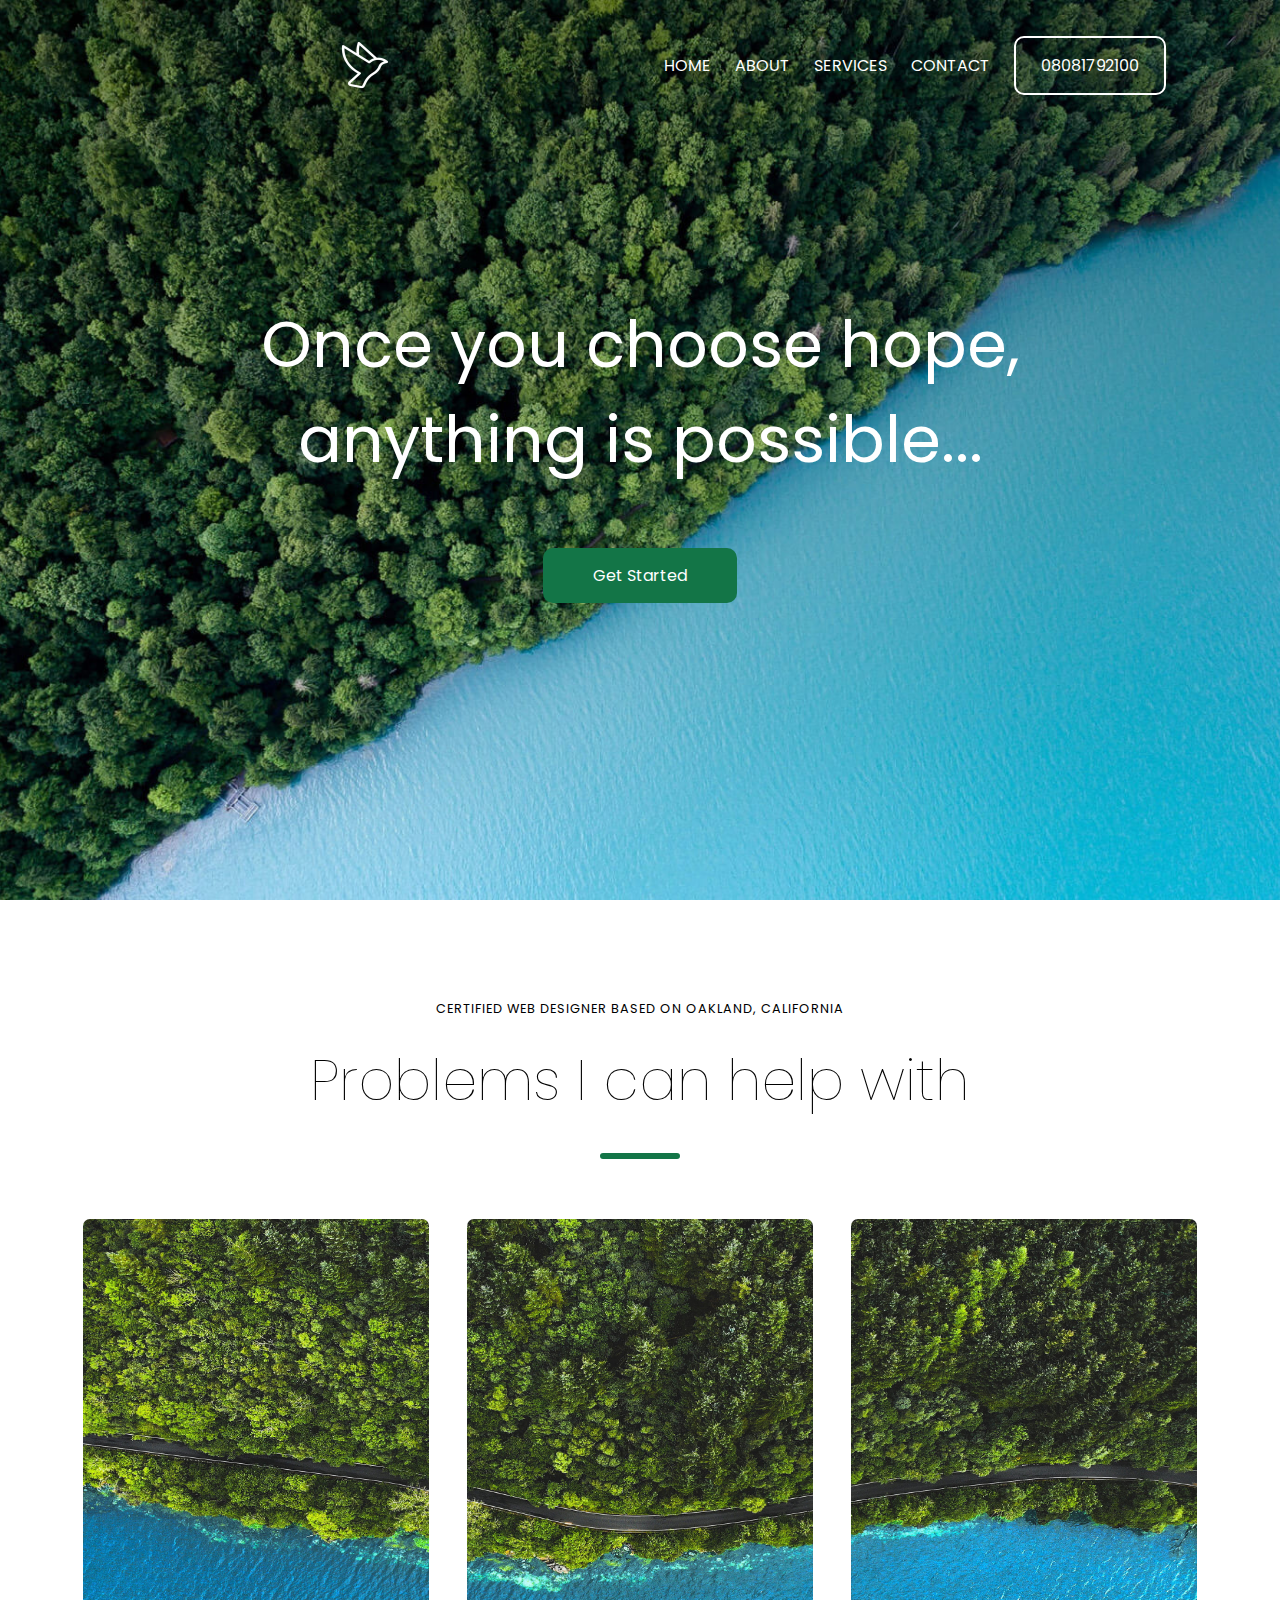
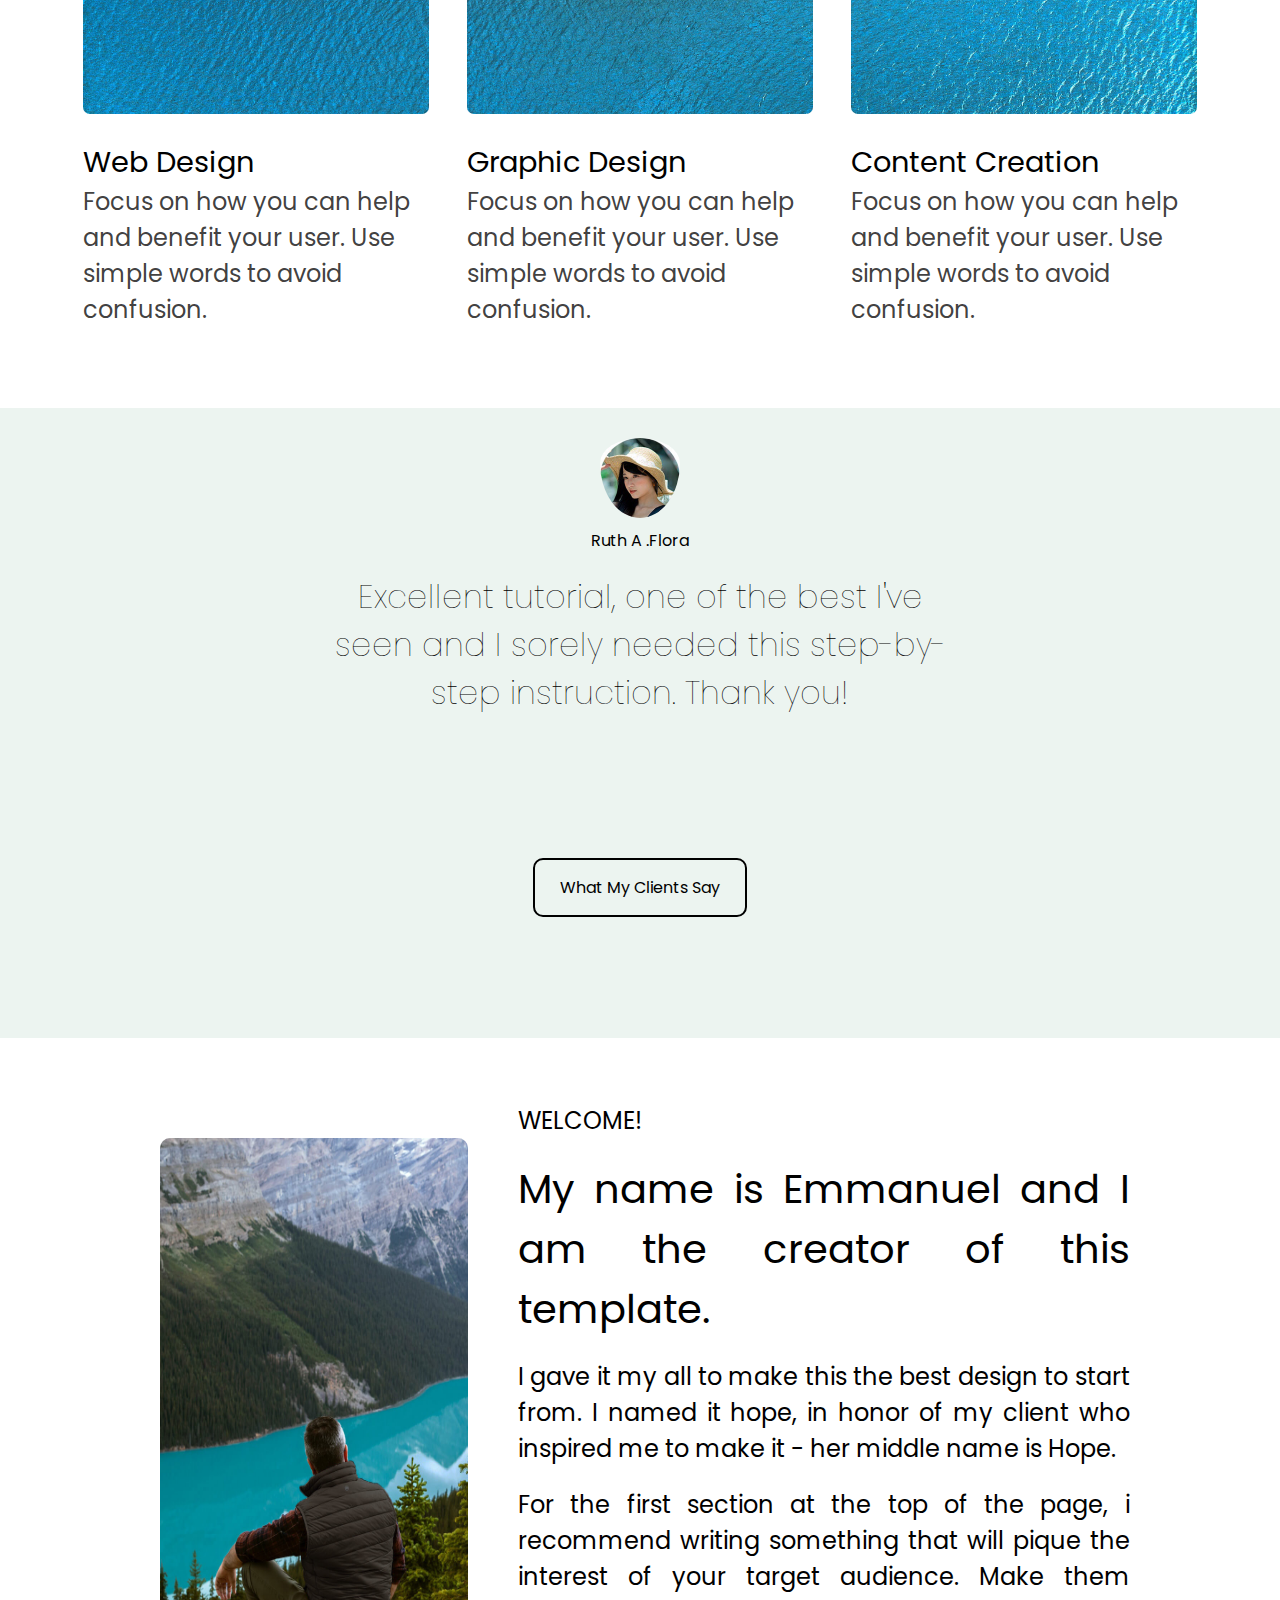
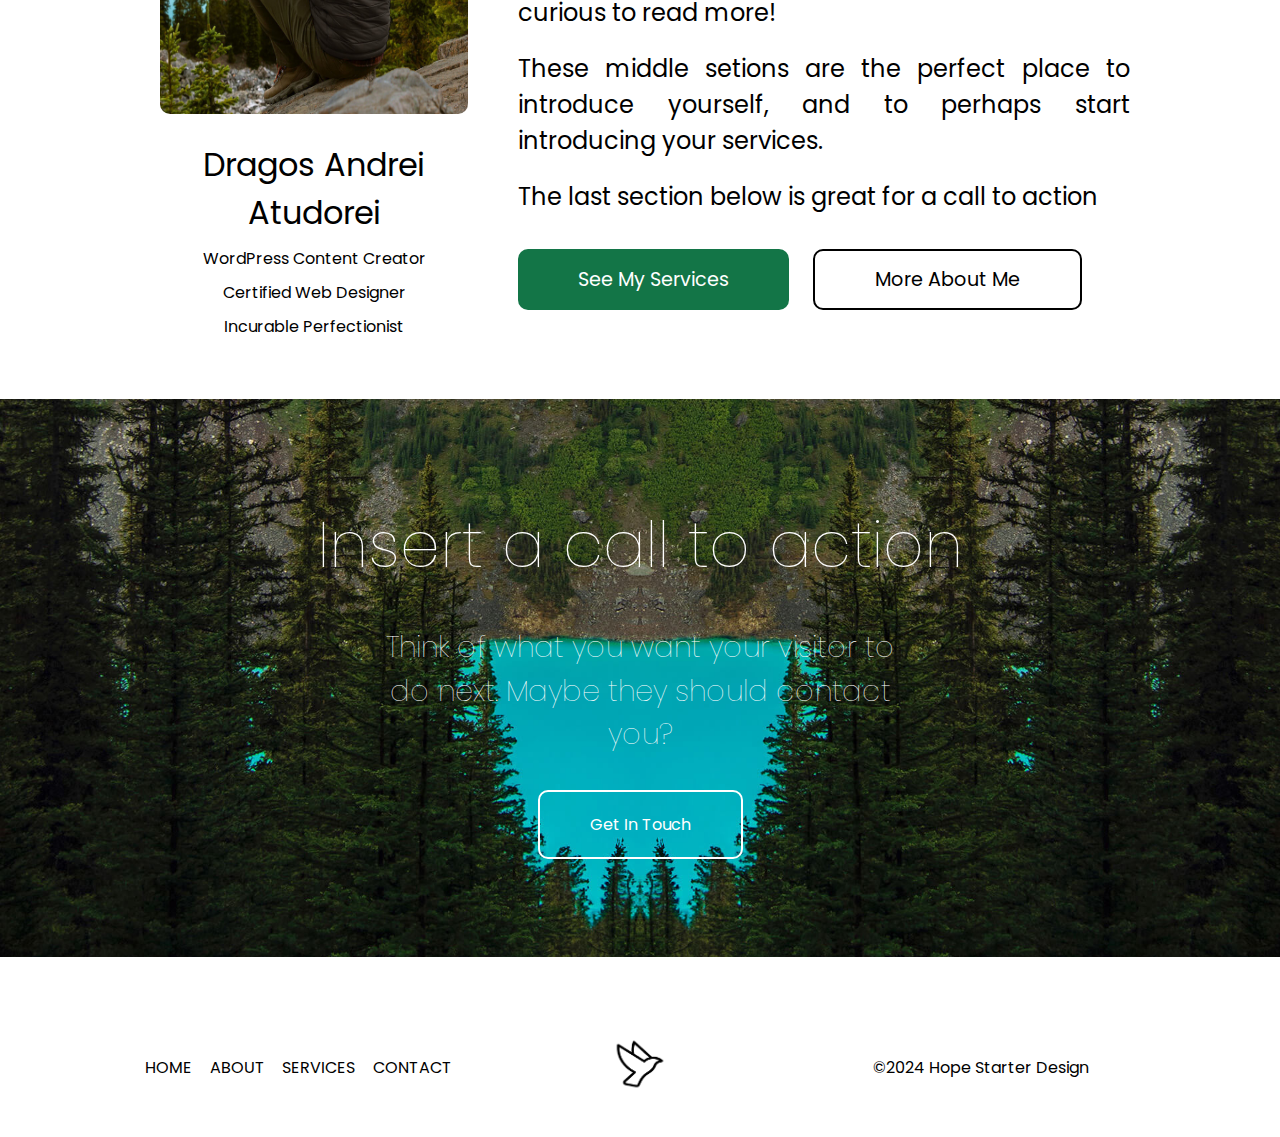
==== commit e6caa97d: "Add files via upload" ====
--- a/index.html
+++ b/index.html
@@ -46,13 +46,15 @@
     <header>
         
         <nav>
-            <img src="asset/logo-white-1-60x600.png" alt="">
+            <ul>
+                <img src="asset/logo-white-1-60x600.png" alt="">
+            </ul>
             <ul>
                 <li><a href="index.html">HOME</a></li>
                 <li><a href="about.html">ABOUT</a></li>
                 <li><a href="services.html">SERVICES</a></li>
                 <li><a href="contact.html">CONTACT</a></li>
-                <li><a href="#" class="btc">080-81-792-100</a></li>
+                <li><a href="#" class="buttons">08081792100</a></li>
             </ul>
         </nav>
     </header>
@@ -117,7 +119,7 @@
         <p>Think of what you want your visitor to do next. Maybe they should contact you?</p>
         <a href="#" class="btn-1-1">Get In Touch</a>
     </section>
-    <!-- <footer>
+        <!-- <footer>
         <div class="mi">
         <a href="index.html">HOME</a>
         <a href="about.html">ABOUT</a>
@@ -127,8 +129,8 @@
         <img src="asset/logo-black-1.png" alt="logo" width="50px" >
         <p>&#169;2024 Hope Starter Design</p>
          </div> -->
-    <!-- </footer> -->
-    <div class="footer1">
+        <!-- </footer> -->
+        <!-- <div class="footer1">
         <ul>
             <li><a href="index.html">HOME</a></li>
             <li><a href="about.html">ABOUT</a></li>
@@ -141,7 +143,22 @@
         <ul>
             <li><p>&#169;2024 Hope Starter Design</p></li>
         </ul>
-    </div>
+    </div> -->
      
+    <footer>
+        <ul>
+            <li><a href="index.html">HOME</a></li>
+            <li><a href="about.html">ABOUT</a></li>
+            <li><a href="services.html">SERVICES</a></li>
+            <li><a href="contact.html">CONTACT</a></li>
+        </ul>
+        <ul>
+            <li><img src="asset/logo-black-1.png" alt="" width="60" height="60"></li>
+        </ul>
+        <ul>
+            <li><p>&#169;2024 Hope Starter Design</p></li>
+        </ul>
+    </footer>
+
 </body>
 </html>--- a/about.css
+++ b/about.css
@@ -546,7 +546,7 @@
     display: flex;
     color: black;
 }
-@media(max-width: 700px){
+/* @media(max-width: 700px){
     nav > ul {
         justify-content: start;
         text-align: start;
@@ -572,8 +572,8 @@
         margin-bottom: 10px;
         margin-top: 10px;
         text-align: left;
-    }
-    .textss p{
+    } */
+    /* .textss p{
         font-size: 1.3rem;
         margin-bottom: 20px;
         font-weight: 100;
@@ -588,9 +588,9 @@
         display: flex; 
         justify-content: center;
         align-items: center;
-        margin: auto;
+        margin: auto; */
         /* padding-right: 10px; */
-    }
+    /* }
     .image img{
         width: 100%;
         height: 500px;
@@ -604,25 +604,25 @@
         margin-left: 10px;
     }
 
-}
+} */
 /* tablet screen 768 * 726*/
-@media(max-width: 76080px){
+/* @media(max-width: 76080px){
     nav > ul {
         justify-content: start;
         text-align: start;
         width: 100%;
         margin-left: 90px;
-    }
-    nav > ul > li> a{
+    } */
+    /* nav > ul > li> a{ */
         /* margin-top: 15px; */
         /* margin-right: 20px; */
-        font-weight: 100;
-    } 
+        /* font-weight: 100;
+    }  */
     /* .buttons{ */
         /* display: none; */
     /* } */
-    .textss{
-        text-align: center;
+    /* .textss{ */
+        /* text-align: center;
         width: 44%;
         margin: auto;
         margin-right: 10px;
@@ -651,9 +651,9 @@
         display: flex; 
         justify-content: center;
         align-items: center;
-        margin: auto;
+        margin: auto; */
         /* padding-right: 10px; */
-    }
+    /* }
     .image img{
         width: 100%;
         height: 500px;
@@ -667,20 +667,20 @@
         margin-left: 10px;
     }
 
-}
-/* mobile screen 425px */
-@media(max-width: 99999){
+} */
+
+/* @media(max-width: 99999){
     nav > ul {
         justify-content: start;
         text-align: start;
-        width: 100%;
+        width: 100%; */
         /* margin-left: -30px; */
         /* margin-left: 40px; */
-    }
-    nav > ul > li> a{
+    /* }
+    nav > ul > li> a{ */
         /* margin-top: 15px; */
         /* margin-right: 20px; */
-        font-size: 0.5em;
+        /* font-size: 0.5em;
         
     } 
     .buttons{
@@ -689,9 +689,9 @@
     .textss{
         text-align: center;
         width: 45%;
-        margin: auto;
+        margin: auto; */
         /* margin-right: 10px; */
-        
+/*         
     }
     .textss h2{
         font-size: 1.5rem;
@@ -719,9 +719,9 @@
         display: flex; 
         justify-content: center;
         align-items: center;
-        margin: auto;
+        margin: auto; */
         /* padding-right: 10px; */
-    }
+    /* }
     .image img{
         width: 100%;
         height: 400px;
@@ -731,9 +731,9 @@
         text-decoration: none;
         width: auto;
         display: flex;
-        color: black;
+        color: black; */
         /* margin-left: 10px; */
-        font-size: 0.6em;
+        /* font-size: 0.6em;
     }
     footer > ul > li > p{
         font-size: 0.7em;
@@ -756,9 +756,9 @@
         border-radius: 10px;
         background-color: #0d5d38;
     }
-    .ratings-2{
+    .ratings-2{ */
     /* height: 62vh; */
-    background-image: url(asset/7-home.jpg);
+    /* background-image: url(asset/7-home.jpg);
     background-position: center;
     background-repeat: no-repeat;
     background-size: cover;
@@ -791,31 +791,646 @@
         margin-bottom: 20px;
     }
 
-}
+} */
 /* mobile screen 375px */
 @media(max-width: 375px){
-    nav > ul {
+    header{
+        display: flex;
+        width: 100%;
+        align-items: center;
+        justify-content: center;
+        margin: auto;
+    }
+    nav {
+        display: flex;
+        flex-direction: row;
+        align-items: center;
+        justify-content: center;
+        width: 100%;
+    }
+    nav ul{
+        display: flex;
+        align-items: center;
+        justify-content: left;
+        margin-left: -130px;
+    }
+    nav > ul > li {
+        display: flex;
+        flex-direction: row;
+        align-items: center;
+        justify-content: center;
+        margin-left: 10px;
+    }
+    nav > ul > li > a{
+        display: flex;
+        justify-content: left;
+        align-items: center;
+        font-size: 0.7em;
+        flex-direction: row;
+    }
+
+    .buttons{
+        display: flex;
+        flex-direction: row;
+        flex-wrap: nowrap;
+        align-items: center;
+        justify-content: center;
+        padding: 3px 5px;
+        border-radius: 5px;
+        margin-right: 2px;
+    }
+    .hero-about{
+        margin-bottom: 50px;
+    }
+    .hero{
+        margin-bottom: -50px;
+    }
+    .hero h1{
+        font-size: 3rem;
+        width: 80%;
+        line-height: 1.5;
+    }
+    .btn, .hero a{
+        margin-top: -150px;
+    }
+    .div-2 h1{
+        font-size: 2rem;
+    }
+    .spread{
+        display: flex;
+        flex-direction: column;
+        width: 85%;
+        margin: auto;
+    }
+    .div-1{
+        display: flex;
+        flex-direction: column;
+        width: 100%;
+        /* margin: auto; */
+        /* height: 80vh; */
+        padding-bottom: 20px;
+        margin-bottom: 20px;
+    }
+    .div-1 img{
+        width: 100%;
+        height: 35vh;
+        border-radius: 7px;
+        margin-bottom: 10px;
+    }
+    .div-1 span{
+        font-size: 1.5rem;
+        color: black;
+    }
+    .div-1 p{
+        font-size: 1.2rem;
+        color: rgba(61, 60, 60, 0.979);
+        line-height: 1.5;
+    }
+    .card{
+        display: flex;
+        flex-direction: column;
+        width: 100%;
+        /* padding-bottom: 10px; */
+    }
+    .image{
+        width: 80%; 
+        display: flex; 
+        justify-content: center;
+        align-items: center;
+        margin-bottom: 10px;
+    }
+    .image img{
+        width: 100%;
+        height: 300px;
+        border-radius: 7px;
+    }
+    .texts{
+        text-align: center;
+        width: 80%
+    }
+    .texts h2{
+        font-size: 1.5em;
+        font-weight: 600;
+        margin-bottom: 20px;
+        text-align: justify;
+    }
+    .texts p{
+        font-size: 1em;
+        margin-bottom: 10px;
+        font-weight: 100;
+        text-align: justify;
+    }
+    .section-full h1{
+        font-size: 1.5em;
+    }
+    .section-full{
+        width: 70%;
+        /* margin: auto; */
+        text-align: center;
+        margin-bottom: 30px;
+    }
+    .message-container{
+        margin-bottom: 30px;
+    }
+    .message-containers{
+        display: flex;
+        justify-content: center;
+        align-items: center;
+        width: 100%;
+        margin-bottom: 50px;
+    }
+    .cards{
+        display: flex;
+        flex-direction: column;
+        justify-content:center;
+        align-items: center;
+        width: 100%;
+    }
+    .textss{
+        display: flex;
+        justify-content: center;
+        text-align: center;
+        flex-direction: column;
+        width: 80%;
+        margin: auto;
+        /* margin-right: 100px; */
+        
+    }
+    .textss h2{
+        font-size: 1.5em;
+        font-weight: 100;
+        letter-spacing: 1px;
+        margin-bottom: 10px;
+        margin-top: 10px;
+        text-align: left;
+    }
+    .textss p{
+        font-size: 1em;
+        margin-bottom: 10px;
+        font-weight: 100;
+        text-align: justify;
+    }
+    .textss p:nth-child(1){
+        font-size: 0.8em;
+        color: gray;
+        margin-top: 10px;
+        margin-bottom: 4px;
+    }
+    .quote{
+        padding: 15px 20px;
+        text-decoration: none;
+        float: left;
+        border-radius: 7px;
+        background-color: #0f683e;
+        color: white;
+    }
+    .quote:hover{
+        padding: 15px 20px;
+        text-decoration: none;
+        float: left;
+        border-radius: 10px;
+        background-color: #0d5d38;
+    }
+    .form-1{
         display: flex;
         align-items: start;
-        justify-content: start;
+        justify-content: center;
+        width: 80%;
+        flex-direction: column;
+        margin: auto;
+        margin-top: -60px;
+    }
+    .form-1 h1{
+        font-size: 2em;
+        width: 100%;
+        text-align: center;
+        font-weight: 100;
+        margin-bottom: 60px;
+        
+    }
+    textarea{
+        display: flex;
+        align-items: start;
+        justify-content: center;
+        width: 100%;
+        margin: auto;
+        font-size: 1.5em;
+        margin-bottom: 20px;
+        height: 250px;
+        border: 2px solid black;
+    }
+    .form{
+        display: flex;
+        width: 100%;
+        justify-content: center;
+        align-items: center;
+        flex-direction: column;
+        margin: auto;
+    }
+    .form input{
+        display: flex;
+        justify-content: center;
+        align-items: center;
+        margin-bottom: 20px;
+        height: 30px;
+        width: 100%;
+        font-size: 1.5em;
+        border: 2px solid black;
+    }
+    .form input:nth-child(4){
+        display: flex;
+        justify-content: center;
+        align-items: center;
+        height: 250px;
+    }
+    .form > input::placeholder{
+        text-align: left;
+        justify-content:center;
+        align-items: center;
+        display: flex;
+        font-size: 1em;
+        padding-left: 10px;
+        color: black;
+    }
+    .form > textarea::placeholder{
+        color: black;
+        padding-left: 10px;
+        font-size: 1.2em;
+        justify-content: center;
+        align-items: center;
+        text-align: left;
+        display: flex;
+    }
+    .submit{
+        display: flex;
+        justify-self: center;
+        align-items: center;
+        padding: 17px 55px;
+        text-decoration: none;
+        float: left;
+        border-radius: 10px;
+        background-color: #0f683e;
+        color: white;
+        font-size: 1.2rem;
+        margin-bottom: 50px;
+    }
+    .submit:hover{
+        padding: 17px 55px;
+        text-decoration: none;
+        float: left;
+        border-radius: 10px;
         background-color: #0d5d38;
-        margin-right: 100px;
-    }
-    nav > ul > li> a{
-        /* font-size: 0.1em;  */
-        width: auto;  
-        margin-right: 500px;
-        /* font-size: 0.5em; */
-    } 
-    .buttons{
-        display: none;
-    }
+    }
+    .message-container-3{
+        display: flex;
+        flex-direction: column;
+        justify-content: center;
+        align-items: center;
+        width: 100%;
+        margin-bottom: 0px;
+        background-color: #1a9e6010;
+        height: 70vh;
+    }
+    .message-container-3 h1{
+        display: flex;
+        justify-content: center;
+        align-items: flex-end;
+        font-size: 2rem;
+        font-weight: 100;
+        width: 80%;
+        text-align: center;
+        margin-bottom: 30px; 
+    }
+    .card-1{
+        display: flex;
+        justify-content: center;
+        align-items: center;
+        flex-direction: column;
+        width: 90%;
+    }
+    .image-2{
+        width: 100%; 
+        display: flex; 
+        flex-direction: row;
+        justify-content: center;
+        align-items: center;
+        flex-wrap: wrap;
+        margin: auto;
+        text-align: left;
+        float: left;
+    }
+    .image-2 h2{
+        font-size: 1rem;
+        margin-bottom: 10px;
+        text-align: left;
+        float: left;
+        margin-left: 10px;
+        width: 80%;
+        display: flex;
+        flex-direction: row;
+        align-items: center;
+        justify-content: center;
+    }
+    .image-2 p{
+        font-size: 0.8rem;
+        margin-bottom: 10px;
+        text-align: left;
+        float: left;
+        display: flex;
+        flex-direction: row;
+        align-items: center;
+        justify-content: center;
+    }
+    .texts-2{
+        text-align: center;
+        width: 100%
+    }
+    .texts-2 p{
+        font-size: 1em;
+        margin-bottom: 10px;
+        font-weight: 100;
+        text-align: justify;
+    }
+    .ratings{
+        display: flex;
+        align-items: center;
+        justify-content: center;
+        margin: auto;
+        flex-direction: column;
+        background-color: #13754715;
+        width: 100%;
+        height: 55vh;
+    }
+    figcaption{
+        margin: auto;
+        display: flex;
+        align-items: center;
+        justify-content: center;
+        padding-top: 10px;
+    }
+    .ratings h3{
+        font-size: 1.5em;
+        font-weight: 100;
+        width: 90%;
+        text-align: center;
+        margin-top: 10px;
+        line-height: 1.5;
+    }
+    .buttons-2{
+        padding: 15px 25px;
+        border: 2px solid black;
+        border-radius: 10px;
+        color: black;
+        text-decoration: none;
+    }
+    .buttons-2:hover{
+        padding: 17px 25px;
+        border-radius: 10px;
+        color: white;
+        background-color: #0f683e;
+        text-decoration: none;
+        border: 0px solid transparent;
+    }
+    .pics{
+        margin-bottom: 30px;
+        width: 100%;
+        margin: auto;
+    }
+    .divine{
+        width: 100%;
+        margin: auto;
+        align-items: center;
+        justify-content: center;
+        display: flex;
+        flex-direction: column;
+    }
+    .oppai{
+        display: flex;
+        align-items: center;
+        justify-content: center;
+        width: 80%;
+        flex-wrap: wrap;
+        margin: auto;
+    }
+    .oppai span{
+        display: flex;
+        font-size: 1.5em;
+        font-weight: 400;
+        text-align: center;
+        justify-content: center;
+    }
+    .oppai p{
+        display: flex;
+        justify-content: center;
+        font-size: 0.9em;
+    }
+    .oppai img{
+        width: 100%;
+        height: 50vh;
+    }
+    .oppai-1{
+        width: 80%;
+    }
+    .oppai-1 >p > span{
+        text-align: center;
+        font-size: 1.5em;
+        font-weight: 400;
+    }
+    .oppai-1 p{
+        font-size: 0.9em;
+        margin-bottom: 10px;
+        text-align: justify;
+    }
+    .btn-5{
+        /* border: 2px solid black; */
+        padding: 15px 70px;
+        border-radius: 10px;
+        text-decoration: none;
+        color: white;
+        background-color: #137547;
+        font-size: 1em;
+        display: flex;
+        flex-direction: column;
+        align-items: center;
+        justify-content: center;
+        margin-bottom: 20px;
+        float: left;
+    }
+    .btn-5:hover{
+        background-color: #0f683e;
+        border-radius: 10px;
+        text-decoration: none;
+        color: white;
+        font-size: 1em;
+        padding: 15px 70px;
+        display: flex;
+    }
+    .btn-1{
+        border: 2px solid black;
+        padding: 13px 75px;
+        border-radius: 10px;
+        text-decoration: none;
+        color: black;
+        font-size: 1em;
+        display: flex;
+        flex-direction: column;
+        align-items: center;
+        justify-content: left;
+        float: left;
+
+    }
+    .btn-1:hover{
+        padding: 15px 75px;
+        border: 1px solid transparent;
+        border-radius: 10px;
+        text-decoration: none;
+        color: white;
+        background-color: #0f683e;
+    
+    }
+    .divine p:nth-child(6){
+        padding-bottom: 30px;
+    }
+    .hero-3{
+        height: 42vh;
+        background-image: url(asset/7-home.jpg);
+        background-position: center;
+        background-repeat: no-repeat;
+        background-size: cover;
+        background-attachment: scroll;
+        text-align: center;
+        /* flex-wrap: wrap; */
+        margin-bottom: 0px;
+        display: flex;
+        flex-direction: column;
+        justify-content: center;
+        align-items: center;
+    
+    }
+    .hero-3 h1{
+        margin: auto;
+        background-color: rgba(240, 255, 255, 0);
+        
+    }
+    .hero-3 h1{
+        font-size: 2em;
+        /* text-transform: capitalize; */
+        color: white;
+        font-weight: 100;
+    }
+    .hero-3 p{
+        font-size: 1em;
+        font-weight: 100;
+        /* margin-left: 30px;
+        margin-right: 30px; */
+        color: white;
+        width: 80%;
+        text-align: center;
+        margin: auto;
+        margin-top: -5%;
+        line-height: 1.5;
+    }
+    .btn-1-1{
+        border: 2px solid white;
+        padding: 15px 40px;
+        border-radius: 10px;
+        text-decoration: none;
+        color: white;
+        font-size: 1rem;
+        margin-top: -5%;
+    }
+    .btn-1-1:hover{
+        color: white;
+        background-color: #137547;
+        border: transparent;
+    }
+    .ratings-2{
+        height: 42vh;
+        background-image: url(asset/7-home.jpg);
+        background-position: center;
+        background-repeat: no-repeat;
+        background-size: cover;
+        background-attachment: scroll;
+        text-align: center;
+        display: flex;
+        flex-wrap: wrap;
+        flex-direction: column;
+        margin-bottom: 40px;
+        display: flex;
+        align-items: center;
+        justify-content: center;
+        margin: auto;
+        flex-direction: column;
+        width: 100%;
+        height: 42vh;
+    }
+    .ratings-2 h3{
+        font-size: 1.5em;
+        font-weight: 100;
+        width: 80%;
+        text-align: center;
+        margin-bottom: 20px;
+    }
+    .ratings-2 h2{
+        font-size: 3em;
+        font-weight: 100;
+        width: 80%;
+        text-align: center;
+        margin-bottom: 20px;
+    }
+    .buttons-3{
+        padding: 12px 35px;
+    }
+    footer{
+        display: flex;
+        justify-content: space-between;
+        align-items: center;
+        height: 20px;
+        width: 95%;
+        margin: auto;
+        position: absolute;
+        left: 0;
+        right: 0;
+        padding-top: 50px;
+        padding-bottom: 50px;
+    }
+    footer > ul{
+        display: flex;
+        list-style-type: none;
+        width: 100%;
+        justify-content: space-evenly;
+        align-items: center;
+        position: relative;
+    }
+    footer > ul > li > a{
+        text-decoration: none;
+        width: 100%;
+        align-items: center;
+        justify-content: space-between;
+        display: flex;
+        color: black;
+        font-size: 0.7em;
+        margin-left: 5px;
+    }
+    footer > ul > li > p{
+        display: flex;
+        font-size: 0.7em;
+        width: 100%;
+    }
+    /* .message-container-2{
+        display: flex;
+        justify-content: center;
+        align-items: center;
+        width: 100%;
+        margin-bottom: 30px;
+    } */
+    /*
     .textss{
         text-align: center;
         width: 45%;
-        margin: auto;
+        margin: auto; */
         /* margin-right: 10px; */
-        padding-left: 5px;
+        /* padding-left: 5px;
         
     }
     .textss a{
@@ -840,32 +1455,20 @@
         font-size: 0.4rem;
         color: gray;
     }
-    .image{
-        width: 50%; 
-        display: flex; 
-        justify-content: center;
-        align-items: center;
-        margin: auto;
-        /* padding-right: 10px; */
-    }
-    .image img{
-        width: 100%;
-        height: 300px;
-        border-radius: 10px;
-    }
+    
     footer > ul > li > a{
         text-decoration: none;
         width: auto;
         display: flex;
-        color: black;
-        /* margin-left: 10px; */
-        font-size: 0.5em;
+        color: black; */
+        /* margin-left: -10px; */
+        /* font-size: 0.5em;
     }
     footer > ul > li > p{
         font-size: 0.5em;
     }
     footer{
-        width: 90%;
+        width: 100%;
     }
     .quote{
         padding: 10px 35px;
@@ -882,9 +1485,9 @@
         border-radius: 10px;
         background-color: #0d5d38;
     }
-    .ratings-2{
+    .ratings-2{ */
     /* height: 62vh; */
-    background-image: url(asset/7-home.jpg);
+    /* background-image: url(asset/7-home.jpg);
     background-position: center;
     background-repeat: no-repeat;
     background-size: cover;
@@ -892,8 +1495,8 @@
     text-align: center;
     display: flex;
     flex-wrap: wrap;
-    flex-direction: column;
-    margin-bottom: 40px;
+    flex-direction: column; */
+    /* margin-bottom: 40px;
     display: flex;
     align-items: center;
     justify-content: center;
@@ -916,15 +1519,92 @@
         text-align: center;
         margin-bottom: 20px;
     }
+    .div-2 h1{
+        font-size: 2rem;
+    }
+    .div-1{
+        width: 100%;
+        margin: auto; */
+        /* height: 80vh; */
+        /* padding-bottom: 40px;
+        margin-bottom: 40px;
+        flex-direction: column;
+    }
+    .spread{
+        display: flex;
+        flex-direction: column;
+    }
+    .div-1 img{
+        width: 100%;
+        height: 40vh;
+        border-radius: 7px;
+        margin-bottom: 20px;
+    }
+    .div-1 span{
+        font-size: larger;
+        color: black;
+    }
+    .div-1 p{
+        font-size: 1rem;
+        color: rgba(61, 60, 60, 0.979);
+        line-height: 1.5;
+    }
+    .ratings h3{
+        font-size: 1.5rem;
+    }
+    .divine{
+        flex-direction: column;
+
+    }
+    .image{
+        width: 35%; 
+        display: flex; 
+        justify-content: center;
+        align-items: center;
+        margin: auto;
+    }
+    .image img{
+        width: 100%;
+        height: 200px;
+        border-radius: 10px;
+    }
+    .texts{
+        text-align: center;
+        width: 50%
+    }
+    .texts h2{
+        font-size: 1rem;
+        font-weight: 100;
+        letter-spacing: 1px;
+        margin-bottom: 10px;
+        text-align: justify;
+    }
+    .texts p{
+        font-size: 0.1em;
+        margin-bottom: 10px;
+        font-weight: 100;
+        text-align: justify;
+    }
+    .section-full{ */
+        /* margin-top: 30px; */
+        /* width: 70%;
+        margin: auto;
+        text-align: center;
+        margin-bottom: 50px;
+    }
+    .section-full h1{
+        font-size: 2rem;
+        font-weight: 200;
+    } */
 }
 /* mobile screen 320px */
-@media(max-width: 320px){
+/* @media(max-width: 320px){
     nav > ul {
         justify-content: start;
         text-align: start;
-        width: 100%;
+        width: 100%; */
         /* margin: auto; */
-        margin-left: -90px;
+        /* margin-left: -90px;
     }
     nav > ul > li> a{
         font-size: 0.1em;   
@@ -935,9 +1615,9 @@
     .textss{
         text-align: center;
         width: 45%;
-        margin: auto;
+        margin: auto; */
         /* margin-right: 10px; */
-        padding-left: 5px;
+        /* padding-left: 5px;
         
     }
     .textss a{
@@ -967,8 +1647,8 @@
         display: flex; 
         justify-content: center;
         align-items: center;
-        margin: auto;
-        /* padding-right: 10px; */
+        margin: auto; */
+        /* padding-right: 10px;
     }
     .image img{
         width: 100%;
@@ -979,10 +1659,10 @@
         text-decoration: none;
         width: auto;
         display: flex;
-        color: black;
+        color: black; */
         /* margin-left: 10px; */
-        font-size: 0.5em;
-        /* margin-left: 10px; */
+        /* font-size: 0.5em; */
+        /* margin-left: 10px;
     }
     footer > ul > li{
         margin-left: -3px;
@@ -1007,10 +1687,10 @@
         float: left;
         border-radius: 10px;
         background-color: #0d5d38;
-    }
-    .ratings-2{
+    } */
+    /* .ratings-2{ */
     /* height: 62vh; */
-    background-image: url(asset/7-home.jpg);
+    /* background-image: url(asset/7-home.jpg);
     background-position: center;
     background-repeat: no-repeat;
     background-size: cover;
@@ -1027,8 +1707,8 @@
     flex-direction: column;
     width: 100%;
     height: 40vh;
-}
-.ratings-2 h3{
+} */
+/* .ratings-2 h3{
     font-size: 1rem;
     font-weight: 100;
     width: 50%;
@@ -1041,9 +1721,9 @@
     width: 50%;
     text-align: center;
     margin-bottom: 20px;
-}
-}
-@media(max-width: 1440px){
+} */
+/* } */
+/* @media(max-width: 1440px){
     nav > ul {
         justify-content: start;
         text-align: start;
@@ -1085,9 +1765,9 @@
         display: flex; 
         justify-content: center;
         align-items: center;
-        margin: auto;
+        margin: auto; */
         /* padding-right: 10px; */
-    }
+    /* }
     .image img{
         width: 100%;
         height: 500px;
@@ -1109,9 +1789,9 @@
         margin-bottom: 15px;
         text-align: justify;
     }
-    .btn-5{
+    .btn-5{ */
         /* border: 2px solid black; */
-        padding: 17px 40px;
+        /* padding: 17px 40px;
         border-radius: 10px;
         text-decoration: none;
         color: white;
@@ -1144,18 +1824,18 @@
         font-size: 1em;
     
     }
-    .oppai{
+    .oppai{ */
         /* margin: auto; */
-        margin-right: 20px;
-        width: 100%;
+        /* margin-right: 20px;
+        width: 100%; */
         /* width: 100%; */
         /* flex-basis: 50%; */
         /* text-align: justify; */
         /* padding: 10px; */
-        flex-wrap: wrap;
+        /* flex-wrap: wrap; */
         /* justify-content: center; */
         /* align-items: first baseline; */
-    }
+    /* }
     .oppai span{
         display: flex;
         font-size: 1.5rem;
@@ -1204,10 +1884,10 @@
     }
     .section-full h1{
         font-size: 2.5rem;
-    }
+    } */
     
-}
-@media(max-width: 1024px){
+/* } */
+/* @media(max-width: 1024px){
     nav > ul {
         justify-content: start;
         text-align: start;
@@ -1251,8 +1931,8 @@
         align-items: center;
         margin: auto;
         /* padding-right: 10px; */
-    }
-    .image img{
+    /* } */
+    /* .image img{
         width: 100%;
         height: 500px;
         border-radius: 10px;
@@ -1273,9 +1953,9 @@
         margin-bottom: 15px;
         text-align: justify;
     }
-    .btn-5{
+    .btn-5{ */
         /* border: 2px solid black; */
-        padding: 17px 40px;
+        /* padding: 17px 40px;
         border-radius: 10px;
         text-decoration: none;
         color: white;
@@ -1308,18 +1988,18 @@
         font-size: 1em;
     
     }
-    .oppai{
+    .oppai{ */
         /* margin: auto; */
-        margin-right: 20px;
-        width: 100%;
+        /* margin-right: 20px; */
+        /* width: 100%; */
         /* width: 100%; */
         /* flex-basis: 50%; */
         /* text-align: justify; */
         /* padding: 10px; */
-        flex-wrap: wrap;
+        /* flex-wrap: wrap; */
         /* justify-content: center; */
         /* align-items: first baseline; */
-    }
+    /* }
     .oppai span{
         display: flex;
         font-size: 1.5rem;
@@ -1368,10 +2048,10 @@
     }
     .section-full h1{
         font-size: 2.5rem;
-    }
+    } */
     
-}
-@media (max-width:768px){
+/* }  */
+/* @media (max-width:768px){
     nav > ul {
         justify-content: start;
         text-align: start;
@@ -1380,9 +2060,9 @@
     }
     nav > ul > li> a{
         /* margin-top: 15px; */
-        margin-right: 20px;
+        /* margin-right: 20px; */
 
-    } 
+    /* } 
     .textss{
         text-align: center;
         width: 44%;
@@ -1416,9 +2096,9 @@
         display: flex; 
         justify-content: center;
         align-items: center;
-        margin: auto;
+        margin: auto; */
         /* padding-right: 10px; */
-    }
+    /* }
     .image img{
         width: 100%;
         height: 500px;
@@ -1428,8 +2108,8 @@
         text-decoration: none;
         width: auto;
         display: flex;
-        color: black;
-        margin-left: 10px;
+        color: black; */
+        /* margin-left: 10px;
     }
     .oppai-1 >p > span{
         text-align: center;
@@ -1440,9 +2120,9 @@
         margin-bottom: 15px;
         text-align: justify;
     }
-    .btn-5{
+    .btn-5{ */ 
         /* border: 2px solid black; */
-        padding: 17px 10px;
+        /* padding: 17px 10px;
         border-radius: 10px;
         text-decoration: none;
         color: white;
@@ -1477,25 +2157,25 @@
     }
     .divine{
         width: 100%;
-        margin: auto;
+        margin: auto; */
         /* height: 80vh; */
-        padding-bottom: 40px;
-        align-items: center;
-        display: flex;
+        /* padding-bottom: 40px;
+        align-items: center;
+        display: flex; */
         /* justify-content: center; */
-    }
-    .oppai{
+    /* } */
+    /* .oppai{ */
         /* margin: auto; */
         /* margin-right: 20px; */
-        width: 100%;
+        /* width: 100%; */
         /* width: 100%; */
         /* flex-basis: 50%; */
         /* text-align: justify; */
         /* padding: 10px; */
-        flex-wrap: wrap;
+        /* flex-wrap: wrap; */
         /* justify-content: center; */
         /* align-items: first baseline; */
-    }
+    /* }
     .oppai span{
         display: flex;
         font-size: 1.2rem;
@@ -1548,17 +2228,17 @@
     .message-container-3 h1{
         font-size: 2.5rem;
     }
-}
-@media (max-width:425px){
+} */
+/* @media (max-width:425px){
     nav > ul {
         justify-content: start;
         text-align: start;
         width: 100%;
         margin-left: 40px;
     }
-    nav > ul > li> a{
+    nav > ul > li> a{ */
         /* margin-top: 15px; */
-        margin-right: 20px;
+        /* margin-right: 20px;
     } 
     .buttons{
         display: none;
@@ -1596,9 +2276,9 @@
         display: flex; 
         justify-content: center;
         align-items: center;
-        margin: auto;
+        margin: auto; */
         /* padding-right: 10px; */
-    }
+    /* }
     .image img{
         width: 100%;
         height: 500px;
@@ -1620,9 +2300,9 @@
         margin-bottom: 15px;
         text-align: justify;
     }
-    .btn-5{
+    .btn-5{ */
         /* border: 2px solid black; */
-        padding: 17px 10px;
+        /* padding: 17px 10px;
         border-radius: 10px;
         text-decoration: none;
         color: white;
@@ -1657,25 +2337,25 @@
     }
     .divine{
         width: 100%;
-        margin: auto;
+        margin: auto; */
         /* height: 80vh; */
-        padding-bottom: 40px;
-        align-items: center;
-        display: flex;
+        /* padding-bottom: 40px;
+        align-items: center;
+        display: flex; */
         /* justify-content: center; */
-    }
-    .oppai{
+    /* }
+    .oppai{ */
         /* margin: auto; */
         /* margin-right: 20px; */
-        width: 100%;
+        /* width: 100%; */
         /* width: 100%; */
         /* flex-basis: 50%; */
         /* text-align: justify; */
         /* padding: 10px; */
-        flex-wrap: wrap;
+        /* flex-wrap: wrap; */
         /* justify-content: center; */
         /* align-items: first baseline; */
-    }
+    /* }
     .oppai span{
         display: flex;
         font-size: 1.2rem;
@@ -1728,4 +2408,4 @@
     .message-container-3 h1{
         font-size: 2.5rem;
     }
-}+} */